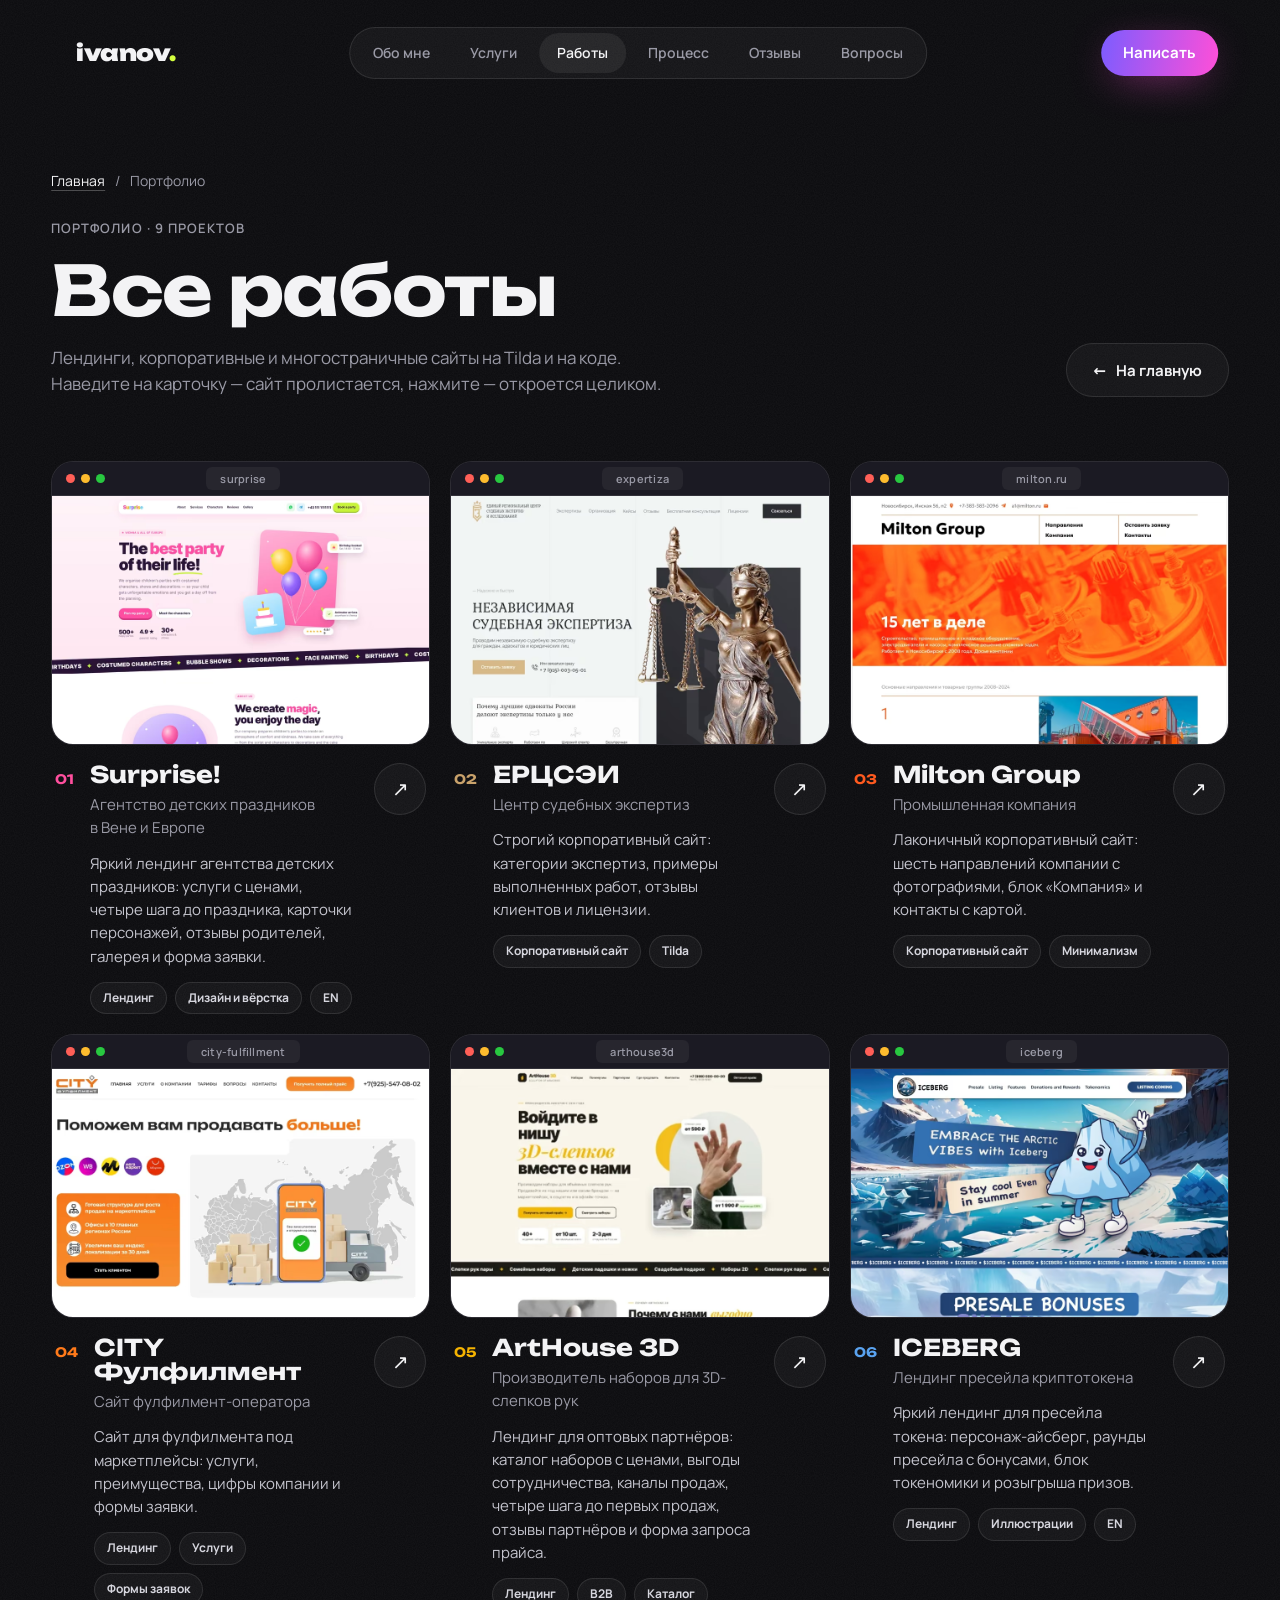
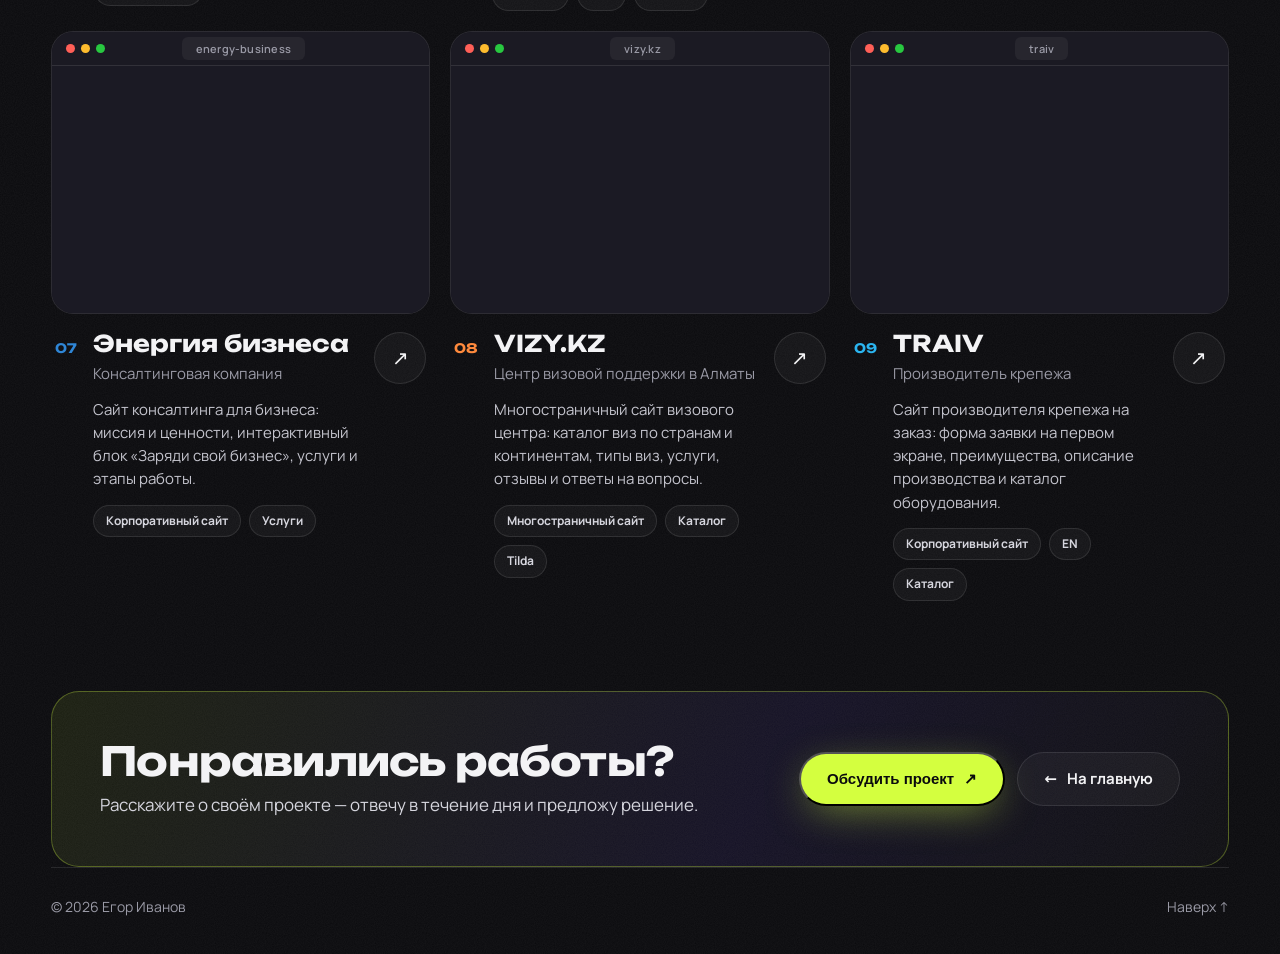
==== portfolio/index.html @ 2149a607 "Portfolio page with all 9 works, 5 featured on home + 'see all' button, ArtHouse 3D (temporary low-r" ====
<!doctype html>
<html lang="ru">
<head>
  <meta charset="utf-8" />
  <meta name="viewport" content="width=device-width, initial-scale=1" />
  <title>Портфолио: сайты на Tilda и на коде — Егор Иванов</title>
  <meta name="description" content="Все работы веб-дизайнера Егора Иванова: 9 проектов — лендинги, корпоративные и многостраничные сайты на Tilda и на коде. Дизайн, вёрстка по макету Figma, интеграции." />
  <link rel="canonical" href="https://ivanovdev.site/portfolio/" />
  <!-- превью ссылки в Telegram, WhatsApp, VK, Kwork. При переезде на свой домен — поменять адреса -->
  <meta property="og:type" content="website" />
  <meta property="og:locale" content="ru_RU" />
  <meta property="og:site_name" content="Егор Иванов" />
  <meta property="og:title" content="Портфолио — Егор Иванов, сайты на Tilda и на коде" />
  <meta property="og:description" content="9 проектов: лендинги, корпоративные и многостраничные сайты. Наведите на карточку — сайт пролистается." />
  <meta property="og:url" content="https://ivanovdev.site/portfolio/" />
  <meta property="og:image" content="https://ivanovdev.site/assets/og.jpg" />
  <meta property="og:image:width" content="1200" />
  <meta property="og:image:height" content="630" />
  <meta name="twitter:card" content="summary_large_image" />
  <meta name="theme-color" content="#0a0a0d" />
  <!-- иконка сайта: SVG для браузеров, ICO для Яндекса и старых браузеров, PNG для телефонов -->
  <link rel="icon" href="../favicon.ico?v=26" sizes="16x16 32x32 48x48" />
  <link rel="icon" href="../assets/icons/icon.svg?v=26" type="image/svg+xml" />
  <!-- PNG 120×120 — размер, который рекомендует Яндекс для выдачи; 48/96 — кратные 48 px для Google -->
  <link rel="icon" href="../assets/icons/icon-120.png?v=26" type="image/png" sizes="120x120" />
  <link rel="icon" href="../assets/icons/icon-96.png?v=26" type="image/png" sizes="96x96" />
  <link rel="icon" href="../assets/icons/icon-48.png?v=26" type="image/png" sizes="48x48" />
  <link rel="apple-touch-icon" href="../assets/icons/apple-touch-icon.png?v=26" />
  <link rel="manifest" href="../site.webmanifest" />

  <!-- данные для поисковиков: список работ и «хлебные крошки» -->
  <script type="application/ld+json">
{
  "@context": "https://schema.org",
  "@type": "CollectionPage",
  "name": "Портфолио — Егор Иванов",
  "url": "https://ivanovdev.site/portfolio/",
  "inLanguage": "ru",
  "description": "Все работы веб-дизайнера Егора Иванова: 9 проектов — лендинги, корпоративные и многостраничные сайты на Tilda и на коде. Дизайн, вёрстка по макету Figma, интеграции.",
  "isPartOf": {
    "@type": "WebSite",
    "name": "Егор Иванов — разработка сайтов на Tilda",
    "url": "https://ivanovdev.site/"
  },
  "mainEntity": {
    "@type": "ItemList",
    "numberOfItems": 9,
    "itemListElement": [
      {
        "@type": "ListItem",
        "position": 1,
        "item": {
          "@type": "CreativeWork",
          "name": "Surprise!",
          "description": "Яркий лендинг агентства детских праздников: услуги с ценами, четыре шага до праздника, карточки персонажей, отзывы родителей, галерея и форма заявки.",
          "genre": "Агентство детских праздников в Вене и Европе",
          "image": "https://ivanovdev.site/assets/works/surprise-poster.webp",
          "creator": {
            "@type": "Person",
            "name": "Егор Иванов",
            "url": "https://ivanovdev.site/"
          }
        }
      },
      {
        "@type": "ListItem",
        "position": 2,
        "item": {
          "@type": "CreativeWork",
          "name": "ЕРЦСЭИ",
          "description": "Строгий корпоративный сайт: категории экспертиз, примеры выполненных работ, отзывы клиентов и лицензии.",
          "genre": "Центр судебных экспертиз",
          "image": "https://ivanovdev.site/assets/works/expertiza-poster.webp",
          "creator": {
            "@type": "Person",
            "name": "Егор Иванов",
            "url": "https://ivanovdev.site/"
          }
        }
      },
      {
        "@type": "ListItem",
        "position": 3,
        "item": {
          "@type": "CreativeWork",
          "name": "Milton Group",
          "description": "Лаконичный корпоративный сайт: шесть направлений компании с фотографиями, блок «Компания» и контакты с картой.",
          "genre": "Промышленная компания",
          "image": "https://ivanovdev.site/assets/works/milton-poster.webp",
          "creator": {
            "@type": "Person",
            "name": "Егор Иванов",
            "url": "https://ivanovdev.site/"
          }
        }
      },
      {
        "@type": "ListItem",
        "position": 4,
        "item": {
          "@type": "CreativeWork",
          "name": "CITY Фулфилмент",
          "description": "Сайт для фулфилмента под маркетплейсы: услуги, преимущества, цифры компании и формы заявки.",
          "genre": "Сайт фулфилмент-оператора",
          "image": "https://ivanovdev.site/assets/works/city-poster.webp",
          "creator": {
            "@type": "Person",
            "name": "Егор Иванов",
            "url": "https://ivanovdev.site/"
          }
        }
      },
      {
        "@type": "ListItem",
        "position": 5,
        "item": {
          "@type": "CreativeWork",
          "name": "ArtHouse 3D",
          "description": "Лендинг для оптовых партнёров: каталог наборов с ценами, выгоды сотрудничества, каналы продаж, четыре шага до первых продаж, отзывы партнёров и форма запроса прайса.",
          "genre": "Производитель наборов для 3D-слепков рук",
          "image": "https://ivanovdev.site/assets/works/arthouse-poster.webp",
          "creator": {
            "@type": "Person",
            "name": "Егор Иванов",
            "url": "https://ivanovdev.site/"
          }
        }
      },
      {
        "@type": "ListItem",
        "position": 6,
        "item": {
          "@type": "CreativeWork",
          "name": "ICEBERG",
          "description": "Яркий лендинг для пресейла токена: персонаж-айсберг, раунды пресейла с бонусами, блок токеномики и розыгрыша призов.",
          "genre": "Лендинг пресейла криптотокена",
          "image": "https://ivanovdev.site/assets/works/iceberg-poster.webp",
          "creator": {
            "@type": "Person",
            "name": "Егор Иванов",
            "url": "https://ivanovdev.site/"
          }
        }
      },
      {
        "@type": "ListItem",
        "position": 7,
        "item": {
          "@type": "CreativeWork",
          "name": "Энергия бизнеса",
          "description": "Сайт консалтинга для бизнеса: миссия и ценности, интерактивный блок «Заряди свой бизнес», услуги и этапы работы.",
          "genre": "Консалтинговая компания",
          "image": "https://ivanovdev.site/assets/works/energy-poster.webp",
          "creator": {
            "@type": "Person",
            "name": "Егор Иванов",
            "url": "https://ivanovdev.site/"
          }
        }
      },
      {
        "@type": "ListItem",
        "position": 8,
        "item": {
          "@type": "CreativeWork",
          "name": "VIZY.KZ",
          "description": "Многостраничный сайт визового центра: каталог виз по странам и континентам, типы виз, услуги, отзывы и ответы на вопросы.",
          "genre": "Центр визовой поддержки в Алматы",
          "image": "https://ivanovdev.site/assets/works/vizy-poster.webp",
          "creator": {
            "@type": "Person",
            "name": "Егор Иванов",
            "url": "https://ivanovdev.site/"
          }
        }
      },
      {
        "@type": "ListItem",
        "position": 9,
        "item": {
          "@type": "CreativeWork",
          "name": "TRAIV",
          "description": "Сайт производителя крепежа на заказ: форма заявки на первом экране, преимущества, описание производства и каталог оборудования.",
          "genre": "Производитель крепежа",
          "image": "https://ivanovdev.site/assets/works/traiv-poster.webp",
          "creator": {
            "@type": "Person",
            "name": "Егор Иванов",
            "url": "https://ivanovdev.site/"
          }
        }
      }
    ]
  }
}
  </script>
  <script type="application/ld+json">
{
  "@context": "https://schema.org",
  "@type": "BreadcrumbList",
  "itemListElement": [
    {
      "@type": "ListItem",
      "position": 1,
      "name": "Главная",
      "item": "https://ivanovdev.site/"
    },
    {
      "@type": "ListItem",
      "position": 2,
      "name": "Портфолио",
      "item": "https://ivanovdev.site/portfolio/"
    }
  ]
}
  </script>

  <link rel="preload" href="../assets/fonts/unbounded-cyrillic-wght-normal.woff2" as="font" type="font/woff2" crossorigin />
  <link rel="preload" href="../assets/fonts/manrope-cyrillic-wght-normal.woff2" as="font" type="font/woff2" crossorigin />
  <link rel="stylesheet" href="../styles.css?v=26" />
</head>
<body>
  <div class="cursor" aria-hidden="true"></div>

  <!-- ============ NAV ============ -->
  <header class="nav">
    <a class="nav__logo" href="../">ivanov<span>.</span></a>
    <nav class="nav__links" aria-label="Основная навигация">
      <a href="../#about">Обо мне</a>
      <a href="../#services">Услуги</a>
      <a href="./" class="is-active" aria-current="page">Работы</a>
      <a href="../#process">Процесс</a>
      <a href="../#reviews">Отзывы</a>
      <a href="../#faq">Вопросы</a>
    </nav>
    <a class="btn btn--gradient nav__cta" href="../#contact">Написать</a>
    <button class="nav__burger" aria-label="Меню" aria-expanded="false"><span></span><span></span></button>
  </header>

  <main id="top" class="portfolio">
    <section class="section works works--page" id="works">
      <nav class="crumbs reveal" aria-label="Хлебные крошки">
        <a href="../">Главная</a><span aria-hidden="true">/</span><span aria-current="page">Портфолио</span>
      </nav>
      <div class="section__head section__head--row reveal">
        <div>
          <span class="label">Портфолио · 9 проектов</span>
          <h1 class="h2 portfolio__title">Все работы</h1>
          <p class="portfolio__lead">Лендинги, корпоративные и&nbsp;многостраничные сайты на&nbsp;Tilda и&nbsp;на&nbsp;коде. Наведите на&nbsp;карточку&nbsp;— сайт пролистается, нажмите&nbsp;— откроется целиком.</p>
        </div>
        <a class="btn btn--ghost portfolio__back" href="../"><span class="arrow arrow--back">←</span> На&nbsp;главную</a>
      </div>

      <div class="works__grid works__grid--all">
        <article class="work reveal" style="--accent:#ff4f9e" data-work="0" data-img="../assets/works/surprise" data-tall-h="3017" data-full-size="1400x4693">
          <div class="work__frame">
            <div class="work__bar" aria-hidden="true"><i></i><i></i><i></i><span>surprise</span></div>
            <div class="work__screen">
              <picture>
                <source type="image/avif" srcset="../assets/works/surprise-poster.avif?v=26" />
                <img src="../assets/works/surprise-poster.webp?v=26" width="900" height="591" alt="Лендинг Surprise! — агентство детских праздников в Вене" loading="lazy" decoding="async" />
              </picture>
            </div>
          </div>
          <div class="work__info">
            <span class="work__num">01</span>
            <div class="work__text">
              <h3 class="work__title">Surprise!</h3>
              <p class="work__cat">Агентство детских праздников в&nbsp;Вене и&nbsp;Европе</p>
              <p class="work__desc">Яркий лендинг агентства детских праздников: услуги с&nbsp;ценами, четыре шага до&nbsp;праздника, карточки персонажей, отзывы родителей, галерея и&nbsp;форма заявки.</p>
              <ul class="work__tags"><li>Лендинг</li><li>Дизайн и&nbsp;вёрстка</li><li>EN</li></ul>
            </div>
            <button class="work__open" type="button" aria-label="Открыть проект Surprise! целиком"><span aria-hidden="true">↗</span></button>
          </div>
        </article>
        <article class="work reveal" style="--accent:#c9a26b" data-work="1" data-img="../assets/works/expertiza" data-tall-h="3739" data-full-size="1312x5451">
          <div class="work__frame">
            <div class="work__bar" aria-hidden="true"><i></i><i></i><i></i><span>expertiza</span></div>
            <div class="work__screen">
              <picture>
                <source type="image/avif" srcset="../assets/works/expertiza-poster.avif?v=26" />
                <img src="../assets/works/expertiza-poster.webp?v=26" width="900" height="591" alt="Сайт ЕРЦСЭИ — центр судебных экспертиз" loading="lazy" decoding="async" />
              </picture>
            </div>
          </div>
          <div class="work__info">
            <span class="work__num">02</span>
            <div class="work__text">
              <h3 class="work__title">ЕРЦСЭИ</h3>
              <p class="work__cat">Центр судебных экспертиз</p>
              <p class="work__desc">Строгий корпоративный сайт: категории экспертиз, примеры выполненных работ, отзывы клиентов и лицензии.</p>
              <ul class="work__tags"><li>Корпоративный сайт</li><li>Tilda</li></ul>
            </div>
            <button class="work__open" type="button" aria-label="Открыть проект ЕРЦСЭИ целиком"><span aria-hidden="true">↗</span></button>
          </div>
        </article>
        <article class="work reveal" style="--accent:#ff5a1f" data-work="2" data-img="../assets/works/milton" data-tall-h="3055" data-full-size="1288x4372">
          <div class="work__frame">
            <div class="work__bar" aria-hidden="true"><i></i><i></i><i></i><span>milton.ru</span></div>
            <div class="work__screen">
              <picture>
                <source type="image/avif" srcset="../assets/works/milton-poster.avif?v=26" />
                <img src="../assets/works/milton-poster.webp?v=26" width="900" height="591" alt="Сайт Milton Group — промышленная компания" loading="lazy" decoding="async" />
              </picture>
            </div>
          </div>
          <div class="work__info">
            <span class="work__num">03</span>
            <div class="work__text">
              <h3 class="work__title">Milton Group</h3>
              <p class="work__cat">Промышленная компания</p>
              <p class="work__desc">Лаконичный корпоративный сайт: шесть направлений компании с фотографиями, блок «Компания» и контакты с картой.</p>
              <ul class="work__tags"><li>Корпоративный сайт</li><li>Минимализм</li></ul>
            </div>
            <button class="work__open" type="button" aria-label="Открыть проект Milton Group целиком"><span aria-hidden="true">↗</span></button>
          </div>
        </article>
        <article class="work reveal" style="--accent:#ff7a1a" data-work="3" data-img="../assets/works/city" data-tall-h="4189" data-full-size="1220x5678">
          <div class="work__frame">
            <div class="work__bar" aria-hidden="true"><i></i><i></i><i></i><span>city-fulfillment</span></div>
            <div class="work__screen">
              <picture>
                <source type="image/avif" srcset="../assets/works/city-poster.avif?v=26" />
                <img src="../assets/works/city-poster.webp?v=26" width="900" height="591" alt="Сайт CITY Фулфилмент — сайт фулфилмент-оператора" loading="lazy" decoding="async" />
              </picture>
            </div>
          </div>
          <div class="work__info">
            <span class="work__num">04</span>
            <div class="work__text">
              <h3 class="work__title">CITY Фулфилмент</h3>
              <p class="work__cat">Сайт фулфилмент-оператора</p>
              <p class="work__desc">Сайт для фулфилмента под маркетплейсы: услуги, преимущества, цифры компании и формы заявки.</p>
              <ul class="work__tags"><li>Лендинг</li><li>Услуги</li><li>Формы заявок</li></ul>
            </div>
            <button class="work__open" type="button" aria-label="Открыть проект CITY Фулфилмент целиком"><span aria-hidden="true">↗</span></button>
          </div>
        </article>
        <article class="work reveal" style="--accent:#f5b301" data-work="4" data-img="../assets/works/arthouse" data-tall-h="3333" data-full-size="900x3333">
          <div class="work__frame">
            <div class="work__bar" aria-hidden="true"><i></i><i></i><i></i><span>arthouse3d</span></div>
            <div class="work__screen">
              <picture>
                <source type="image/avif" srcset="../assets/works/arthouse-poster.avif?v=26" />
                <img src="../assets/works/arthouse-poster.webp?v=26" width="900" height="591" alt="Лендинг ArtHouse 3D — наборы для 3D-слепков рук" loading="lazy" decoding="async" />
              </picture>
            </div>
          </div>
          <div class="work__info">
            <span class="work__num">05</span>
            <div class="work__text">
              <h3 class="work__title">ArtHouse 3D</h3>
              <p class="work__cat">Производитель наборов для 3D-слепков рук</p>
              <p class="work__desc">Лендинг для оптовых партнёров: каталог наборов с&nbsp;ценами, выгоды сотрудничества, каналы продаж, четыре шага до&nbsp;первых продаж, отзывы партнёров и&nbsp;форма запроса прайса.</p>
              <ul class="work__tags"><li>Лендинг</li><li>B2B</li><li>Каталог</li></ul>
            </div>
            <button class="work__open" type="button" aria-label="Открыть проект ArtHouse 3D целиком"><span aria-hidden="true">↗</span></button>
          </div>
        </article>
        <article class="work reveal" style="--accent:#5aa3f0" data-work="5" data-img="../assets/works/iceberg" data-tall-h="4018" data-full-size="1400x6250">
          <div class="work__frame">
            <div class="work__bar" aria-hidden="true"><i></i><i></i><i></i><span>iceberg</span></div>
            <div class="work__screen">
              <picture>
                <source type="image/avif" srcset="../assets/works/iceberg-poster.avif?v=26" />
                <img src="../assets/works/iceberg-poster.webp?v=26" width="900" height="591" alt="Сайт ICEBERG — лендинг пресейла криптотокена" loading="lazy" decoding="async" />
              </picture>
            </div>
          </div>
          <div class="work__info">
            <span class="work__num">06</span>
            <div class="work__text">
              <h3 class="work__title">ICEBERG</h3>
              <p class="work__cat">Лендинг пресейла криптотокена</p>
              <p class="work__desc">Яркий лендинг для пресейла токена: персонаж-айсберг, раунды пресейла с бонусами, блок токеномики и розыгрыша призов.</p>
              <ul class="work__tags"><li>Лендинг</li><li>Иллюстрации</li><li>EN</li></ul>
            </div>
            <button class="work__open" type="button" aria-label="Открыть проект ICEBERG целиком"><span aria-hidden="true">↗</span></button>
          </div>
        </article>
        <article class="work reveal" style="--accent:#2f86d6" data-work="6" data-img="../assets/works/energy" data-tall-h="2800" data-full-size="1400x4355">
          <div class="work__frame">
            <div class="work__bar" aria-hidden="true"><i></i><i></i><i></i><span>energy-business</span></div>
            <div class="work__screen">
              <picture>
                <source type="image/avif" srcset="../assets/works/energy-poster.avif?v=26" />
                <img src="../assets/works/energy-poster.webp?v=26" width="900" height="591" alt="Сайт Энергия бизнеса — консалтинговая компания" loading="lazy" decoding="async" />
              </picture>
            </div>
          </div>
          <div class="work__info">
            <span class="work__num">07</span>
            <div class="work__text">
              <h3 class="work__title">Энергия бизнеса</h3>
              <p class="work__cat">Консалтинговая компания</p>
              <p class="work__desc">Сайт консалтинга для бизнеса: миссия и ценности, интерактивный блок «Заряди свой бизнес», услуги и этапы работы.</p>
              <ul class="work__tags"><li>Корпоративный сайт</li><li>Услуги</li></ul>
            </div>
            <button class="work__open" type="button" aria-label="Открыть проект Энергия бизнеса целиком"><span aria-hidden="true">↗</span></button>
          </div>
        </article>
        <article class="work reveal" style="--accent:#ff8a3d" data-work="7" data-img="../assets/works/vizy" data-tall-h="5102" data-full-size="1400x7937">
          <div class="work__frame">
            <div class="work__bar" aria-hidden="true"><i></i><i></i><i></i><span>vizy.kz</span></div>
            <div class="work__screen">
              <picture>
                <source type="image/avif" srcset="../assets/works/vizy-poster.avif?v=26" />
                <img src="../assets/works/vizy-poster.webp?v=26" width="900" height="591" alt="Сайт VIZY.KZ — центр визовой поддержки в Алматы" loading="lazy" decoding="async" />
              </picture>
            </div>
          </div>
          <div class="work__info">
            <span class="work__num">08</span>
            <div class="work__text">
              <h3 class="work__title">VIZY.KZ</h3>
              <p class="work__cat">Центр визовой поддержки в Алматы</p>
              <p class="work__desc">Многостраничный сайт визового центра: каталог виз по странам и континентам, типы виз, услуги, отзывы и ответы на вопросы.</p>
              <ul class="work__tags"><li>Многостраничный сайт</li><li>Каталог</li><li>Tilda</li></ul>
            </div>
            <button class="work__open" type="button" aria-label="Открыть проект VIZY.KZ целиком"><span aria-hidden="true">↗</span></button>
          </div>
        </article>
        <article class="work reveal" style="--accent:#2bb5f0" data-work="8" data-img="../assets/works/traiv" data-tall-h="1929" data-full-size="1400x3000">
          <div class="work__frame">
            <div class="work__bar" aria-hidden="true"><i></i><i></i><i></i><span>traiv</span></div>
            <div class="work__screen">
              <picture>
                <source type="image/avif" srcset="../assets/works/traiv-poster.avif?v=26" />
                <img src="../assets/works/traiv-poster.webp?v=26" width="900" height="591" alt="Сайт TRAIV — производитель крепежа" loading="lazy" decoding="async" />
              </picture>
            </div>
          </div>
          <div class="work__info">
            <span class="work__num">09</span>
            <div class="work__text">
              <h3 class="work__title">TRAIV</h3>
              <p class="work__cat">Производитель крепежа</p>
              <p class="work__desc">Сайт производителя крепежа на заказ: форма заявки на первом экране, преимущества, описание производства и каталог оборудования.</p>
              <ul class="work__tags"><li>Корпоративный сайт</li><li>EN</li><li>Каталог</li></ul>
            </div>
            <button class="work__open" type="button" aria-label="Открыть проект TRAIV целиком"><span aria-hidden="true">↗</span></button>
          </div>
        </article>
      </div>

      <div class="portfolio__cta reveal">
        <div>
          <h2 class="portfolio__cta-title">Понравились работы?</h2>
          <p>Расскажите о&nbsp;своём проекте&nbsp;— отвечу в&nbsp;течение дня и&nbsp;предложу решение.</p>
        </div>
        <div class="portfolio__cta-actions">
          <button class="btn btn--lime" type="button" data-brief-open>Обсудить проект <span class="arrow">↗</span></button>
          <a class="btn btn--ghost" href="../"><span class="arrow arrow--back">←</span> На&nbsp;главную</a>
        </div>
      </div>
    </section>
  </main>

  <!-- Просмотр проекта целиком -->
  <dialog class="viewer" aria-labelledby="viewer-title">
    <div class="viewer__head">
      <div>
        <span class="viewer__num"></span>
        <h3 class="viewer__title" id="viewer-title"></h3>
        <p class="viewer__cat"></p>
      </div>
      <div class="viewer__nav">
        <button class="viewer__btn" type="button" data-step="-1" aria-label="Предыдущий проект">←</button>
        <button class="viewer__btn" type="button" data-step="1" aria-label="Следующий проект">→</button>
        <button class="viewer__btn viewer__close" type="button" aria-label="Закрыть">✕</button>
      </div>
    </div>
    <div class="viewer__body">
      <img class="viewer__img" alt="" decoding="async" />
    </div>
  </dialog>

  <!-- Форма «Обсудить проект» — помощник: собирает из ответов готовое сообщение, копирует его
       и открывает чат в Telegram или профиль на Kwork. Сайт не отправляет и не хранит данные человека (152-ФЗ).
       data-notify — Cloudflare Worker: по нажатию «Открыть Telegram/Kwork» присылает мне уведомление без каких-либо данных. -->
  <dialog class="brief" aria-labelledby="brief-title">
    <form class="brief__form" data-notify="https://egor-ivanov.lysyhe-vrn.workers.dev" novalidate>
      <div class="brief__head">
        <div>
          <span class="brief__eyebrow">Новый проект</span>
          <h3 class="brief__title" id="brief-title">Обсудим проект</h3>
        </div>
        <button class="brief__close" type="button" aria-label="Закрыть" data-brief-close>✕</button>
      </div>

      <div class="brief__step" data-step="form">
        <p class="brief__intro">Ответьте на&nbsp;пару вопросов&nbsp;— соберу из&nbsp;них готовое сообщение, а&nbsp;вы отправите его мне в&nbsp;Telegram или на&nbsp;Kwork.</p>
        <label class="glass-field">
          <span class="glass-ico"><svg viewBox="0 0 24 24" fill="none" stroke="currentColor" stroke-width="1.8" stroke-linecap="round" stroke-linejoin="round"><circle cx="12" cy="8" r="4"/><path d="M4 21a8 8 0 0 1 16 0"/></svg></span>
          <span class="glass-field__body">
            <span class="glass-field__label">Как к&nbsp;вам обращаться</span>
            <input name="name" type="text" maxlength="60" placeholder="Например, Анна" autocomplete="given-name" required />
          </span>
        </label>
        <label class="glass-field">
          <span class="glass-ico"><svg viewBox="0 0 24 24" fill="none" stroke="currentColor" stroke-width="1.8" stroke-linecap="round" stroke-linejoin="round"><path d="M12 3l2.3 4.9 5.2.6-3.9 3.6 1 5.2L12 14.8 7.4 17.3l1-5.2L4.5 8.5l5.2-.6z"/></svg></span>
          <span class="glass-field__body">
            <span class="glass-field__label">Название проекта</span>
            <input name="project" type="text" maxlength="120" placeholder="Например, лендинг для студии растяжки" required />
          </span>
        </label>
        <label class="glass-field glass-field--area">
          <span class="glass-ico"><svg viewBox="0 0 24 24" fill="none" stroke="currentColor" stroke-width="1.8" stroke-linecap="round"><path d="M5 6h14M5 10h14M5 14h9M5 18h6"/></svg></span>
          <span class="glass-field__body">
            <span class="glass-field__label">Описание проекта</span>
            <textarea name="description" rows="4" maxlength="1000" placeholder="Что нужно сделать, для кого сайт, есть ли примеры, которые нравятся" required></textarea>
          </span>
        </label>

        <div class="glass-field glass-field--choice" role="group" aria-labelledby="brief-where">
          <span class="glass-ico"><svg viewBox="0 0 24 24" fill="none" stroke="currentColor" stroke-width="1.8" stroke-linecap="round" stroke-linejoin="round"><path d="M20 12a8 8 0 0 1-11.6 7.1L4 20l1-4.1A8 8 0 1 1 20 12z"/></svg></span>
          <span class="glass-field__body">
            <span class="glass-field__label" id="brief-where">Где удобнее общаться</span>
            <span class="segmented" data-segmented>
              <input type="radio" name="platform" id="pf-tg" value="telegram" checked />
              <label for="pf-tg">Telegram</label>
              <input type="radio" name="platform" id="pf-kwork" value="kwork" />
              <label for="pf-kwork">Kwork</label>
              <span class="segmented__thumb" aria-hidden="true"></span>
            </span>
          </span>
        </div>

        <label class="glass-field glass-field--slim">
          <span class="glass-ico"><svg viewBox="0 0 24 24" fill="none" stroke="currentColor" stroke-width="1.8" stroke-linecap="round" stroke-linejoin="round"><path d="M12 20h9M16.5 3.5a2.1 2.1 0 0 1 3 3L7 19l-4 1 1-4z"/></svg></span>
          <span class="glass-field__body">
            <span class="glass-field__label">Комментарии</span>
            <input name="comment" type="text" maxlength="300" placeholder="Сроки, бюджет, пожелания — по желанию" />
          </span>
        </label>

        <p class="brief__error" role="alert" hidden></p>
        <button class="brief__submit" type="submit">
          <span class="brief__submit-text">Продолжить в&nbsp;Telegram</span>
        </button>
        <p class="brief__privacy"><i aria-hidden="true">🔒</i>Ваши ответы никуда не&nbsp;отправляются и&nbsp;не&nbsp;сохраняются&nbsp;— сообщение уйдёт, только когда вы сами нажмёте «Отправить» в&nbsp;мессенджере.</p>
      </div>

      <div class="brief__step brief__done" data-step="done" hidden>
        <span class="brief__check" aria-hidden="true"><svg viewBox="0 0 52 52"><circle cx="26" cy="26" r="24"/><path d="M15 27l7 7 15-16"/></svg></span>
        <h3 class="brief__done-title">Сообщение готово!</h3>
        <p class="brief__done-text" data-done-text></p>
        <pre class="brief__preview" data-preview tabindex="0" aria-label="Текст сообщения"></pre>
        <a class="brief__ok brief__go" href="https://t.me/ivanov_web" target="_blank" rel="noopener" data-go>Открыть Telegram <span class="arrow">↗</span></a>
        <div class="brief__done-actions">
          <button class="brief__link" type="button" data-copy>Скопировать ещё раз</button>
          <button class="brief__link" type="button" data-edit>Изменить</button>
        </div>
      </div>
    </form>
  </dialog>

  <footer class="footer">
    <span>© <span data-year></span> Егор Иванов</span>
    <a href="#top">Наверх ↑</a>
  </footer>

  <script src="../main.js?v=26" defer></script>
  <script src="../brief.js?v=26" defer></script>
</body>
</html>
---- styles.css ----
/* ============ FONTS ============ */
/* Шрифты лежат на самом сайте (assets/fonts, лицензия SIL OFL), а не грузятся с Google:
   посетитель не передаёт свой IP сторонним серверам, и сайт не зависит от доступности Google.
   Вариативные файлы — все начертания в одном; браузер качает только те наборы, символы которых есть на странице.
   «ruble» — вырезанный из latin-ext один знак ₽, чтобы не тянуть ради него 118 КБ. */
@font-face { font-family: "Unbounded"; font-style: normal; font-display: swap; font-weight: 200 900;
  src: url("assets/fonts/unbounded-cyrillic-wght-normal.woff2") format("woff2"); unicode-range: U+0301,U+0400-045F,U+0490-0491,U+04B0-04B1,U+2116; }
@font-face { font-family: "Unbounded"; font-style: normal; font-display: swap; font-weight: 200 900;
  src: url("assets/fonts/unbounded-latin-wght-normal.woff2") format("woff2"); unicode-range: U+0000-00FF,U+0131,U+0152-0153,U+02BB-02BC,U+02C6,U+02DA,U+02DC,U+0304,U+0308,U+0329,U+2000-206F,U+20AC,U+2122,U+2191,U+2193,U+2212,U+2215,U+FEFF,U+FFFD; }
@font-face { font-family: "Unbounded"; font-style: normal; font-display: swap; font-weight: 200 900;
  src: url("assets/fonts/unbounded-ruble-wght-normal.woff2") format("woff2"); unicode-range: U+20BD; }
@font-face { font-family: "Manrope"; font-style: normal; font-display: swap; font-weight: 200 800;
  src: url("assets/fonts/manrope-cyrillic-wght-normal.woff2") format("woff2"); unicode-range: U+0301,U+0400-045F,U+0490-0491,U+04B0-04B1,U+2116; }
@font-face { font-family: "Manrope"; font-style: normal; font-display: swap; font-weight: 200 800;
  src: url("assets/fonts/manrope-latin-wght-normal.woff2") format("woff2"); unicode-range: U+0000-00FF,U+0131,U+0152-0153,U+02BB-02BC,U+02C6,U+02DA,U+02DC,U+0304,U+0308,U+0329,U+2000-206F,U+20AC,U+2122,U+2191,U+2193,U+2212,U+2215,U+FEFF,U+FFFD; }
@font-face { font-family: "Manrope"; font-style: normal; font-display: swap; font-weight: 200 800;
  src: url("assets/fonts/manrope-ruble-wght-normal.woff2") format("woff2"); unicode-range: U+20BD; }

/* ============ TOKENS ============ */
:root {
  --bg: #0a0a0d;
  --bg-2: #121217;
  --surface: rgba(255, 255, 255, 0.04);
  --surface-2: rgba(255, 255, 255, 0.07);
  --line: rgba(255, 255, 255, 0.1);
  --text: #f3f3f5;
  --muted: #9a9aa6;
  --lime: #d4ff3f;
  --violet: #7c5cff;
  --pink: #ff4fd8;
  --orange: #ff7a3d;

  --grad: linear-gradient(100deg, var(--violet) 0%, var(--pink) 100%);

  --font-display: "Unbounded", "Arial Black", system-ui, sans-serif;
  --font-body: "Manrope", system-ui, -apple-system, sans-serif;

  --radius: 28px;
  --gutter: clamp(16px, 4vw, 56px);
  --maxw: 1320px;
  --ease: cubic-bezier(0.22, 1, 0.36, 1);
}

/* ============ BASE ============ */
*, *::before, *::after { box-sizing: border-box; }
html { overflow-x: clip; scroll-behavior: smooth; -webkit-text-size-adjust: 100%; }
body {
  margin: 0;
  /* лёгкий шум для «дорогой» фактуры — прямо в фоне страницы: отдельный
     полноэкранный слой поверх всего видеокарта накладывала каждый кадр */
  background: var(--bg) url("data:image/svg+xml,%3Csvg xmlns='http://www.w3.org/2000/svg' width='160' height='160'%3E%3Cfilter id='n'%3E%3CfeTurbulence type='fractalNoise' baseFrequency='.9' numOctaves='2' stitchTiles='stitch'/%3E%3CfeColorMatrix values='0 0 0 0 1 0 0 0 0 1 0 0 0 0 1 0 0 0 .05 0'/%3E%3C/filter%3E%3Crect width='100%25' height='100%25' filter='url(%23n)'/%3E%3C/svg%3E");
  color: var(--text);
  font-family: var(--font-body);
  font-size: 17px;
  line-height: 1.55;
  -webkit-font-smoothing: antialiased;
  overflow-x: clip;
}
a { color: inherit; text-decoration: none; }
h1, h2, h3 { margin: 0; font-family: var(--font-display); font-weight: 700; line-height: 1.05; }
p { margin: 0; }
em { font-style: normal; color: var(--lime); }
::selection { background: var(--lime); color: var(--bg); }
.visually-hidden {
  position: absolute; width: 1px; height: 1px; padding: 0; margin: -1px;
  overflow: hidden; clip: rect(0 0 0 0); white-space: nowrap; border: 0;
}

/* Полоса прокрутки в стиле сайта: тонкая, фиолетово-розовая, при наведении — лайм.
   Chrome, Edge, Safari, Яндекс Браузер — через ::-webkit-scrollbar (с градиентом),
   Firefox — через scrollbar-color (только сплошной цвет). */
@media (hover: hover) and (pointer: fine) {
  ::-webkit-scrollbar { width: 12px; height: 12px; }
  ::-webkit-scrollbar-track { background: var(--bg); }
  ::-webkit-scrollbar-thumb {
    border: 3px solid var(--bg); border-radius: 999px;
    background: linear-gradient(180deg, var(--violet), var(--pink));
  }
  ::-webkit-scrollbar-thumb:hover { background: var(--lime); }
  ::-webkit-scrollbar-corner { background: var(--bg); }
  @supports (-moz-appearance: none) {
    html { scrollbar-width: thin; scrollbar-color: var(--violet) var(--bg); }
  }
}

/* ============ BUTTONS / CHIPS ============ */
.btn {
  display: inline-flex; align-items: center; gap: 10px;
  height: 54px; padding: 0 26px;
  border-radius: 999px;
  font-weight: 700; font-size: 15px;
  white-space: nowrap;
  transition: transform .4s var(--ease), background .3s, color .3s, box-shadow .4s;
}
.btn:hover { transform: translateY(-2px); }
.btn .arrow { transition: transform .4s var(--ease); }
.btn:hover .arrow { transform: translate(3px, -3px); }
.btn--lime { background: var(--lime); color: var(--bg); box-shadow: 0 10px 40px -10px rgba(212, 255, 63, .55); }
.btn--gradient { background: var(--grad); color: #fff; box-shadow: 0 10px 40px -12px rgba(255, 79, 216, .6); }
.btn--ghost { border: 1px solid var(--line); background: var(--surface); }
.btn--ghost:hover { background: var(--surface-2); border-color: rgba(255,255,255,.2); }

.chip {
  display: inline-flex; align-items: center; gap: 8px;
  padding: 8px 14px 8px 8px;
  border-radius: 999px;
  border: 1px solid var(--line);
  background: rgba(22, 20, 32, .82);
  font-size: 14px; font-weight: 600;
}

.ico {
  display: inline-grid; place-items: center;
  width: 30px; height: 30px; border-radius: 10px;
  font-style: normal; font-family: var(--font-display);
  font-size: 12px; font-weight: 900; line-height: 1;
  flex-shrink: 0;
}
.ico--tilda { background: #ff8562; color: #1a0e0a; font-size: 15px; }
.ico--code { background: var(--lime); color: var(--bg); font-size: 10px; }
.ico--ps { background: #0f1e36; color: #31a8ff; border: 1px solid #31a8ff55; }
.ico--ai { background: var(--violet); color: #fff; font-size: 14px; }
.ico--airtable { background: #fff; }
.ico--airtable svg { width: 20px; height: 20px; }
.ico--collabza { background: linear-gradient(135deg, var(--violet), var(--pink)); color: #fff; font-size: 14px; }
.ico--react { background: #10141f; color: #61dafb; border: 1px solid #61dafb44; }
.ico--react svg { width: 20px; height: 20px; }
.ico--js { background: #f7df1e; color: #111; font-size: 11px; align-items: end; justify-items: end; padding: 0 4px 3px 0; }
.ico--figma {
  background:
    radial-gradient(circle at 70% 50%, #1abcfe 0 5px, transparent 5.5px),
    conic-gradient(from 0deg at 50% 50%, #f24e1e 0 25%, #ff7262 0 50%, #a259ff 0 75%, #0acf83 0);
}

.label {
  display: inline-block;
  font-size: 13px; font-weight: 600;
  letter-spacing: .08em; text-transform: uppercase;
  color: var(--muted);
}
.h2 { font-size: clamp(34px, 5.4vw, 76px); letter-spacing: -.02em; margin-top: 14px; }
.hl { color: var(--lime); }
.hl--violet { color: #a996ff; }

.glass {
  border: 1px solid var(--line);
  background: linear-gradient(160deg, rgba(255,255,255,.07), rgba(255,255,255,.015));
  border-radius: var(--radius);
}

/* ============ CURSOR ============ */
.cursor {
  position: fixed; top: 0; left: 0; z-index: 200;
  width: 56px; height: 56px; margin: -28px 0 0 -28px;
  pointer-events: none;
  opacity: 0;
  transition: opacity .3s;
}
.cursor::after {
  content: ""; position: absolute; inset: 0; border-radius: 50%;
  background: var(--lime);
  transform: scale(.25);
  transition: transform .35s var(--ease), opacity .35s;
}
.cursor.is-active { opacity: 1; }
.cursor.is-hover::after { transform: scale(1); opacity: .35; }
@media (hover: none) { .cursor { display: none; } }

/* ============ NAV ============ */
.nav {
  position: fixed; top: 16px; left: 50%; z-index: 50;
  transform: translateX(-50%);
  width: min(var(--maxw), calc(100% - 2 * var(--gutter)));
  display: flex; align-items: center; justify-content: space-between; gap: 16px;
  padding: 10px 10px 10px 24px;
  border-radius: 999px;
  border: 1px solid transparent;
  transition: background .4s, border-color .4s;
}
/* без backdrop-filter: при прокрутке размытие пересчитывалось каждый кадр */
.nav.is-scrolled { background: rgba(16, 15, 22, .9); border-color: var(--line); }
.nav__logo { font-family: var(--font-display); font-weight: 900; font-size: 22px; letter-spacing: -.02em; }
.nav__logo span { color: var(--lime); }
.nav__links {
  display: flex; gap: 4px;
  padding: 5px; border-radius: 999px;
  border: 1px solid var(--line); background: var(--surface);
}
.nav__links a {
  padding: 9px 18px; border-radius: 999px;
  font-size: 14px; font-weight: 600; color: var(--muted);
  transition: color .3s, background .3s;
}
.nav__links a:hover, .nav__links a.is-active { color: var(--text); background: var(--surface-2); }
.nav__cta { height: 46px; padding: 0 22px; }
.nav__burger { display: none; }

/* ============ HERO ============ */
.hero {
  position: relative;
  min-height: 100svh;
  padding: 120px var(--gutter) 40px;
  display: grid;
  grid-template-rows: auto auto 1fr auto;
  justify-items: center;
  overflow: hidden;
  isolation: isolate;
}
.hero__glow {
  position: absolute; z-index: -2;
  left: 50%; top: 58%;
  width: 900px; height: 700px; max-width: 140vw;
  transform: translate(-50%, -50%);
  background:
    radial-gradient(closest-side, rgba(124, 92, 255, .45), transparent 70%),
    radial-gradient(closest-side at 70% 70%, rgba(255, 79, 216, .25), transparent 70%);
}
.hero__eyebrow {
  display: inline-flex; align-items: center; gap: 10px;
  padding: 8px 16px; border-radius: 999px;
  border: 1px solid var(--line); background: var(--surface);
  font-size: 14px; font-weight: 600; color: var(--muted);
}
.dot {
  width: 8px; height: 8px; border-radius: 50%;
  background: var(--lime);
  position: relative;
}
.dot::after {
  content: ""; position: absolute; inset: 0; border-radius: 50%;
  background: var(--lime);
  animation: pulse 2s var(--ease) infinite;
}
@keyframes pulse { 0% { transform: scale(1); opacity: .7; } 70%, 100% { transform: scale(3.4); opacity: 0; } }

.hero__title {
  position: relative; z-index: -1;
  margin-top: 22px;
  font-weight: 900;
  font-size: clamp(56px, 11.2vw, 196px);
  line-height: .88;
  letter-spacing: -.035em;
  text-transform: uppercase;
  text-align: center;
  display: flex; flex-wrap: wrap; justify-content: center; column-gap: .25em;
  color: var(--text);
}
.hero__line { display: inline-block; white-space: nowrap; }
.hero__line .ch {
  display: inline-block;
  transform: translateY(110%) rotate(6deg);
  opacity: 0;
  transition: transform 1.1s var(--ease), opacity 1.1s var(--ease);
  transition-delay: calc(var(--i) * 35ms + 150ms);
  color: transparent;
  background-image: linear-gradient(180deg, #fff 35%, rgba(255,255,255,.4) 100%);
  -webkit-background-clip: text; background-clip: text;
  /* background-clip: text красит только внутри блока буквы, а при line-height .88
     хвост запятой выходит за него — даём запас и компенсируем отрицательным отступом */
  padding: 0 .06em .2em;
  margin: 0 -.06em -.2em;
}
.is-loaded .hero__line .ch { transform: none; opacity: 1; }

.hero__stage {
  position: relative;
  align-self: start;
  width: min(820px, 100%);
  height: clamp(420px, 66svh, 720px);
  margin-top: clamp(-200px, -11vw, -60px);
}
.hero__canvas {
  position: absolute; inset: 0; width: 100%; height: 100%; display: block;
  -webkit-mask-image: linear-gradient(180deg, #000 78%, transparent 100%);
  mask-image: linear-gradient(180deg, #000 78%, transparent 100%);
}
.hero__avatar {
  position: absolute; inset: 0;
  display: flex; align-items: flex-end; justify-content: center;
  perspective: 1200px;
}
/* фиолетовое свечение за персонажем */
.hero__avatar::before,
.hero__avatar::after {
  content: ""; position: absolute; left: 50%; z-index: -1;
  border-radius: 50%;
  transform: translateX(-50%);
  pointer-events: none;
}
.hero__avatar::before {
  top: 8%; width: 70%; aspect-ratio: 1;
  background: radial-gradient(closest-side, rgba(124, 92, 255, .6), rgba(124, 92, 255, .22) 50%, rgba(124, 92, 255, .06) 75%, transparent);
  animation: glowPulse 5s ease-in-out infinite;
}
.hero__avatar::after {
  top: 2%; width: 34%; aspect-ratio: 1;
  background: radial-gradient(closest-side, rgba(255, 79, 216, .38), rgba(255, 79, 216, .1) 60%, transparent);
  animation: glowPulse 5s ease-in-out -2.5s infinite;
}
@keyframes glowPulse {
  50% { opacity: .65; transform: translateX(-50%) scale(1.08); }
}
.hero__avatar picture { display: contents; }
.hero__avatar-img {
  position: relative;
  height: 100%; width: auto; max-width: 100%;
  object-fit: contain; object-position: bottom center;
  transform-origin: 50% 85%;
  /* фиолетовый контур, свечение и тень запечены в саму картинку:
     CSS drop-shadow на движущемся изображении пересчитывался каждый кадр */
  opacity: 0;
  animation: avatarIn 1.2s var(--ease) .35s forwards;
}
@keyframes avatarIn {
  from { opacity: 0; translate: 0 60px; scale: .92; }
  to { opacity: 1; translate: 0 0; scale: 1; }
}

.orbit {
  position: absolute; left: 50%; top: 52%;
  border: 1px solid var(--line);
  border-radius: 50%;
  transform: translate(-50%, -50%);
  pointer-events: none;
}
.orbit--1 { width: 78%; aspect-ratio: 1; }
.orbit--2 { width: 104%; aspect-ratio: 1; border-style: dashed; opacity: .6; animation: spin 60s linear infinite; }
@keyframes spin { to { transform: translate(-50%, -50%) rotate(360deg); } }

.chip--float { position: absolute; animation: float 6s ease-in-out infinite; }
.chip--a { left: 2%; top: 30%; }
.chip--b { right: 0; top: 18%; animation-delay: -2s; }
.chip--c { right: 12%; bottom: 16%; animation-delay: -4s; }
.chip--d { left: 0; bottom: 28%; animation-delay: -3s; }
.chip--e { right: 4%; top: 46%; animation-delay: -1s; }
@keyframes float { 50% { transform: translateY(-14px); } }

.hero__bottom {
  width: 100%; max-width: var(--maxw);
  display: flex; align-items: flex-end; justify-content: space-between; gap: 32px;
  margin-top: 8px;
}
.hero__lead { max-width: 420px; font-size: clamp(16px, 1.3vw, 19px); color: #c9c9d2; }
.hero__actions { display: flex; gap: 12px; flex-wrap: wrap; }

.hero__scroll {
  position: absolute; left: 50%; bottom: 22px; transform: translateX(-50%);
  width: 24px; height: 38px; border-radius: 14px; border: 1.5px solid rgba(255,255,255,.3);
}
.hero__scroll span {
  position: absolute; left: 50%; top: 8px; width: 3px; height: 8px; margin-left: -1.5px;
  border-radius: 2px; background: var(--text);
  animation: scrollDot 1.8s var(--ease) infinite;
}
@keyframes scrollDot { 0% { opacity: 0; transform: translateY(-4px); } 40% { opacity: 1; } 100% { opacity: 0; transform: translateY(12px); } }

/* ============ MARQUEE ============ */
.marquee {
  overflow: hidden;
  padding: 26px 0;
  border-block: 1px solid var(--line);
  background: var(--lime); color: var(--bg);
  transform: rotate(-1.5deg) scale(1.02);
  margin: 40px 0 0;
}
.marquee__track {
  display: flex; align-items: center; gap: 36px;
  width: max-content;
  font-family: var(--font-display); font-weight: 900;
  font-size: clamp(22px, 3vw, 40px); text-transform: uppercase; letter-spacing: -.01em;
  animation: marquee 34s linear infinite;
}
.marquee__track b { font-size: .7em; }
@keyframes marquee { to { transform: translateX(-50%); } }

/* ============ SECTIONS ============ */
.section {
  width: min(var(--maxw), calc(100% - 2 * var(--gutter)));
  margin: 0 auto;
  padding: clamp(80px, 12vw, 160px) 0 0;
}
.section__head { margin-bottom: clamp(36px, 5vw, 64px); }
.section__head--row { display: flex; align-items: flex-end; justify-content: space-between; gap: 20px; flex-wrap: wrap; }

/* About */
.about__text {
  font-family: var(--font-display); font-weight: 500;
  font-size: clamp(24px, 3.4vw, 46px); line-height: 1.22; letter-spacing: -.015em;
  max-width: 1100px;
}
.about__grid { display: grid; grid-template-columns: 1fr 1.2fr; gap: 20px; margin-top: clamp(40px, 6vw, 72px); }
/* цифры доверия */
.stats { list-style: none; margin: clamp(32px, 4vw, 56px) 0 0; padding: 0; display: grid; grid-template-columns: repeat(3, 1fr); gap: 20px; }
.stat {
  display: flex; flex-direction: column; justify-content: space-between; gap: 14px;
  min-height: 150px; padding: 26px 28px; border-radius: var(--radius);
  border: 1px solid var(--line); background: var(--bg-2);
}
.stat__num { font-family: var(--font-display); font-size: clamp(48px, 6vw, 84px); font-weight: 700; line-height: 1; letter-spacing: -.04em; font-variant-numeric: tabular-nums; }
.stat:nth-child(2) .stat__num { color: var(--lime); }
.stat__badge {
  align-self: flex-start; display: inline-flex; align-items: center; gap: 10px;
  padding: 10px 18px 10px 10px; border-radius: 999px;
  background: linear-gradient(110deg, rgba(124, 92, 255, .35), rgba(255, 79, 216, .22));
  border: 1px solid rgba(169, 150, 255, .45);
  font-family: var(--font-display); font-size: clamp(16px, 1.6vw, 20px); font-weight: 700;
}
.stat__badge i {
  display: grid; place-items: center; width: 34px; height: 34px; border-radius: 50%;
  background: var(--lime); color: var(--bg); font-style: normal; font-size: 17px;
}
.stat__text { color: var(--muted); font-size: 15px; }
.card-quote { position: relative; padding: 36px; display: flex; flex-direction: column; gap: 18px; }
.card-quote__mark { font-family: var(--font-display); font-size: 80px; line-height: .6; color: var(--lime); height: 34px; }
.card-quote p { font-size: 19px; line-height: 1.5; }
.card-quote__author { display: flex; align-items: center; gap: 12px; margin-top: auto; }
.card-quote__author b { display: block; font-size: 15px; }
.card-quote__author small { display: block; color: var(--muted); font-size: 13px; }
.card-quote__ava {
  display: grid; place-items: center; flex-shrink: 0;
  width: 44px; height: 44px; border-radius: 50%;
  background: linear-gradient(135deg, var(--violet), var(--pink));
  color: #fff; font-family: var(--font-display); font-weight: 700; font-size: 14px;
}
.tools { padding: 36px; }
.tools__title { font-size: 20px; margin-bottom: 22px; }
.tools__list { list-style: none; margin: 0; padding: 0; display: flex; flex-wrap: wrap; gap: 10px; }
.tools__list li {
  display: inline-flex; align-items: center; gap: 10px;
  padding: 8px 18px 8px 8px; border-radius: 999px;
  border: 1px solid var(--line); background: var(--surface);
  font-weight: 600; font-size: 15px;
  transition: transform .4s var(--ease), border-color .3s;
}
.tools__list li:hover { transform: translateY(-3px); border-color: rgba(255,255,255,.25); }

/* Services */
.services__grid { display: grid; grid-template-columns: repeat(4, 1fr); gap: 16px; }
.service {
  position: relative;
  padding: 30px 26px 32px;
  border-radius: var(--radius);
  border: 1px solid var(--line);
  background: var(--bg-2);
  overflow: hidden;
  transition: transform .5s var(--ease), border-color .4s;
}
.service::after {
  content: ""; position: absolute; inset: auto -30% -60% -30%; height: 80%;
  background: radial-gradient(closest-side, var(--glow, rgba(124,92,255,.35)), transparent);
  opacity: 0; transition: opacity .5s;
  pointer-events: none;
}
.service:hover { transform: translateY(-6px); border-color: rgba(255,255,255,.2); }
.service:hover::after { opacity: 1; }
.service__num { position: absolute; top: 26px; right: 26px; font-family: var(--font-display); font-size: 13px; color: var(--muted); }
.service__icon { width: 56px; height: 56px; border-radius: 18px; display: grid; place-items: center; margin-bottom: 44px; }
.service__icon svg { width: 26px; height: 26px; }
.service__icon--lime { background: var(--lime); color: var(--bg); }
.service__icon--violet { background: var(--violet); color: #fff; }
.service__icon--orange { background: var(--orange); color: #1a0b03; }
.service__icon--pink { background: var(--pink); color: #1c0318; }
.service:nth-child(1) { --glow: rgba(212,255,63,.22); }
.service:nth-child(3) { --glow: rgba(255,122,61,.3); }
.service:nth-child(4) { --glow: rgba(255,79,216,.3); }
.service h3 { font-size: 20px; margin-bottom: 12px; }
.service p { color: var(--muted); font-size: 15px; }

/* Works */
.works__hint { color: var(--muted); font-size: 14px; font-weight: 600; max-width: 300px; text-align: right; }
.works__hint--touch { display: none; }
@media (hover: none) { .works__hint--hover { display: none; } .works__hint--touch { display: inline; } }
.works__grid { display: grid; grid-template-columns: repeat(6, 1fr); gap: 20px; }
.work { grid-column: span 2; display: flex; flex-direction: column; gap: 18px; position: relative; }
.work--wide { grid-column: span 3; }

/* окно браузера со скриншотом */
.work__frame {
  position: relative;
  border-radius: 22px;
  border: 1px solid var(--line);
  background: #15141c;
  overflow: hidden;
  transition: transform .6s var(--ease), border-color .4s;
}
/* свечение в фирменном цвете проекта: проявляется opacity, без анимации теней */
.work__frame::after {
  content: ""; position: absolute; inset: 0; border-radius: inherit; pointer-events: none;
  box-shadow: 0 30px 80px -30px var(--accent), inset 0 0 0 1px color-mix(in srgb, var(--accent) 55%, transparent);
  opacity: 0; transition: opacity .5s var(--ease);
}
.work__bar {
  display: flex; align-items: center; gap: 6px;
  height: 34px; padding: 0 14px;
  border-bottom: 1px solid var(--line);
  background: #1b1a23;
}
.work__bar i { width: 9px; height: 9px; border-radius: 50%; background: #3a3946; }
.work__bar i:first-child { background: #ff5f57; }
.work__bar i:nth-child(2) { background: #febc2e; }
.work__bar i:nth-child(3) { background: #28c840; }
.work__bar span {
  margin: 0 auto; padding: 3px 14px; border-radius: 6px;
  background: rgba(255,255,255,.05); color: var(--muted);
  font-size: 11px; font-weight: 600; letter-spacing: .02em;
  transform: translateX(-20px);
}
.work__screen {
  position: relative; overflow: hidden;
  aspect-ratio: 16 / 10.5;
  /* пока обложка грузится — тёмная заглушка, а не белый прямоугольник */
  background: #1b1a24;
}
.work__screen picture { display: block; }
.work__screen img {
  display: block; width: 100%; height: auto;
  /* возврат наверх — быстрый; прокрутка вниз — медленная, задаётся при наведении */
  transition: transform .9s var(--ease);
}
@media (hover: hover) {
  .work:hover .work__frame { transform: translateY(-6px); border-color: rgba(255,255,255,.18); }
  .work:hover .work__frame::after { opacity: 1; }
  .work:hover .work__screen img {
    transform: translateY(calc(var(--shift, 0) * -1px));
    transition: transform var(--dur, 6s) cubic-bezier(.45, .05, .55, .95);
  }
}

.work__info { display: flex; align-items: flex-start; gap: 16px; padding: 0 4px; }
.work__num { font-family: var(--font-display); font-size: 13px; font-weight: 700; color: var(--accent); padding-top: 6px; }
.work__text { flex: 1; min-width: 0; }
.work__title { font-size: clamp(20px, 1.8vw, 26px); }
.work__cat { color: var(--muted); font-size: 15px; margin-top: 6px; }
.work__desc { color: #c4c4cd; font-size: 15px; margin-top: 12px; max-width: 560px; }
.work__tags { list-style: none; margin: 14px 0 0; padding: 0; display: flex; flex-wrap: wrap; gap: 8px; }
.work__tags li {
  padding: 6px 12px; border-radius: 999px;
  border: 1px solid var(--line); background: var(--surface);
  font-size: 12px; font-weight: 700; color: #d6d6de;
}
/* кнопка растянута на всю карточку — кликается любая её часть */
.work__open {
  flex-shrink: 0;
  width: 52px; height: 52px; border-radius: 50%;
  border: 1px solid var(--line); background: var(--surface); color: var(--text);
  font-size: 20px; cursor: pointer;
  transition: background .3s, color .3s, transform .4s var(--ease);
}
.work__open::before { content: ""; position: absolute; inset: 0; border-radius: 22px; }
.work:hover .work__open { background: var(--accent); color: #0a0a0d; transform: rotate(45deg); border-color: transparent; }
.work__open:focus-visible { outline: 2px solid var(--lime); outline-offset: 3px; }

/* ===== Просмотр проекта целиком ===== */
.viewer {
  width: min(1100px, calc(100% - 24px)); max-width: none;
  height: calc(100% - 24px); max-height: none;
  margin: auto; padding: 0;
  border: 1px solid var(--line); border-radius: 24px;
  background: #121118; color: var(--text);
  overflow: hidden;
}
.viewer[open] { display: flex; flex-direction: column; animation: viewerIn .45s var(--ease); }
.viewer::backdrop { background: rgba(5, 5, 9, .86); }
@keyframes viewerIn { from { opacity: 0; transform: translateY(30px) scale(.98); } }
.viewer__head {
  display: flex; align-items: center; justify-content: space-between; gap: 16px;
  padding: 16px 18px 16px 24px; border-bottom: 1px solid var(--line);
}
.viewer__num { font-family: var(--font-display); font-size: 12px; font-weight: 700; color: var(--lime); }
.viewer__title { font-size: 20px; margin-top: 4px; }
.viewer__cat { color: var(--muted); font-size: 14px; margin-top: 4px; }
.viewer__nav { display: flex; gap: 8px; }
.viewer__btn {
  width: 46px; height: 46px; border-radius: 50%;
  border: 1px solid var(--line); background: var(--surface); color: var(--text);
  font-size: 18px; cursor: pointer; transition: background .3s, color .3s;
}
.viewer__btn:hover { background: var(--lime); color: var(--bg); }
.viewer__close:hover { background: #fff; }
.viewer__body { flex: 1; overflow-y: auto; overscroll-behavior: contain; background: #fff; }
.viewer__img { display: block; width: 100%; max-width: 1000px; margin: 0 auto; height: auto; }
/* полоска загрузки, пока качается полная версия (сверху показана уже загруженная превью) */
.viewer__body { position: relative; }
.viewer.is-loading .viewer__head { position: relative; }
.viewer.is-loading .viewer__head::after {
  content: ""; position: absolute; left: 0; bottom: -1px; height: 2px; width: 40%;
  background: linear-gradient(90deg, transparent, var(--lime), transparent);
  animation: viewerLoad 1s ease-in-out infinite;
}
@keyframes viewerLoad { from { transform: translateX(-100%); } to { transform: translateX(250%); } }
html.is-locked { overflow: hidden; }

/* Process */
/* три формата работы — переключатели над шагами */
.formats { display: grid; grid-template-columns: repeat(3, 1fr); gap: 12px; margin-bottom: 28px; }
.format {
  display: flex; align-items: center; gap: 14px;
  padding: 16px 18px; border-radius: 22px;
  border: 1px solid var(--line); background: var(--bg-2);
  color: var(--text); font: inherit; text-align: left; cursor: pointer;
  transition: border-color .35s, background .35s, transform .4s var(--ease);
}
.format:hover { border-color: rgba(255, 255, 255, .2); transform: translateY(-2px); }
.format[aria-selected="true"] { border-color: rgba(212, 255, 63, .55); background: linear-gradient(160deg, rgba(212, 255, 63, .1), rgba(212, 255, 63, .02)), var(--bg-2); }
.format:focus-visible { outline: 2px solid var(--lime); outline-offset: 3px; }
.format__ico {
  display: grid; place-items: center; flex-shrink: 0;
  width: 46px; height: 46px; border-radius: 14px;
  background: var(--surface-2); color: var(--text);
  transition: background .35s, color .35s;
}
.format__ico svg { width: 22px; height: 22px; }
.format[aria-selected="true"] .format__ico { background: var(--lime); color: var(--bg); }
.format__text b { display: block; font-family: var(--font-display); font-size: 16px; font-weight: 700; }
.format__text small { display: block; margin-top: 4px; color: var(--muted); font-size: 13px; line-height: 1.4; }
.process__list[hidden] { display: none; }
/* шаги выбранного формата проявляются по очереди */
.process__list.is-active .step { animation: stepIn .55s var(--ease) both; }
.process__list.is-active .step:nth-child(2) { animation-delay: .06s; }
.process__list.is-active .step:nth-child(3) { animation-delay: .12s; }
.process__list.is-active .step:nth-child(4) { animation-delay: .18s; }
@keyframes stepIn { from { opacity: 0; transform: translateY(16px); } }
.process__note {
  grid-column: 1 / -1; margin-top: 18px;
  padding: 12px 18px; border-radius: 16px;
  border: 1px dashed rgba(212, 255, 63, .35); color: #d6d6de; font-size: 14px;
}
.process__note::before { content: "✦ "; color: var(--lime); }
.process__list { list-style: none; margin: 0; padding: 0; display: grid; grid-template-columns: repeat(4, 1fr); border-top: 1px solid var(--line); }
.format__price {
  display: inline-block; margin-top: 10px; padding: 4px 10px; border-radius: 999px;
  background: var(--surface-2); color: var(--text);
  font-family: var(--font-display); font-size: 12px; font-weight: 600; white-space: nowrap;
  transition: background .35s, color .35s;
}
.format[aria-selected="true"] .format__price { background: rgba(212, 255, 63, .14); color: var(--lime); }
/* итог формата: цена, обещание и кнопка */
.process__deal {
  grid-column: 1 / -1; margin-top: 24px;
  display: flex; align-items: center; gap: 16px 28px; flex-wrap: wrap;
  padding: 18px 18px 18px 28px; border-radius: 24px;
  border: 1px solid rgba(212, 255, 63, .3);
  background: linear-gradient(110deg, rgba(212, 255, 63, .09), rgba(124, 92, 255, .07) 60%, rgba(255, 255, 255, .02));
}
.process__list.is-active .process__deal { animation: stepIn .55s var(--ease) .24s both; }
.process__price small { display: block; color: var(--muted); font-size: 12px; font-weight: 600; letter-spacing: .08em; text-transform: uppercase; }
.process__price b { display: block; margin-top: 2px; font-family: var(--font-display); font-size: clamp(24px, 2.6vw, 34px); font-weight: 700; letter-spacing: -.02em; color: var(--lime); white-space: nowrap; }
.process__promise { display: flex; align-items: center; gap: 10px; flex: 1; min-width: 220px; font-size: 16px; font-weight: 600; }
.process__promise i {
  display: grid; place-items: center; flex-shrink: 0;
  width: 30px; height: 30px; border-radius: 50%;
  background: var(--violet); color: #fff; font-style: normal; font-size: 14px;
}
.process__cta { margin-left: auto; }
.step { padding: 30px 28px 10px 0; position: relative; }
.step + .step { padding-left: 28px; border-left: 1px solid var(--line); }
.step__num {
  display: inline-grid; place-items: center;
  width: 46px; height: 46px; border-radius: 50%;
  border: 1px solid var(--line);
  font-family: var(--font-display); font-size: 13px; font-weight: 700;
  margin-bottom: 36px;
  transition: background .4s, color .4s, border-color .4s;
}
.step:hover .step__num { background: var(--lime); color: var(--bg); border-color: var(--lime); }
.step h3 { font-size: 22px; margin-bottom: 12px; }
.step p { color: var(--muted); font-size: 15px; }

/* Reviews */
.reviews__source {
  display: inline-flex; align-items: center; gap: 10px;
  padding: 8px 8px 8px 18px; border-radius: 999px;
  border: 1px solid var(--line); background: var(--surface);
  color: #d6d6de; font-size: 14px; font-weight: 700;
  transition: border-color .3s, background .3s, color .3s;
}
.reviews__source::before { content: ""; width: 8px; height: 8px; border-radius: 50%; background: var(--lime); }
.reviews__source-arrow {
  display: grid; place-items: center;
  width: 30px; height: 30px; border-radius: 50%;
  background: var(--lime); color: var(--bg); font-size: 14px;
  transition: transform .4s var(--ease);
}
.reviews__source:hover { border-color: rgba(212, 255, 63, .5); background: rgba(212, 255, 63, .08); color: var(--text); }
.reviews__source:hover .reviews__source-arrow { transform: rotate(45deg); }
.reviews__grid {
  display: grid;
  grid-template-columns: 1.25fr 1fr 1fr;
  grid-template-rows: auto auto auto;
  gap: 16px;
}
.review {
  position: relative;
  display: flex; flex-direction: column; gap: 18px;
  padding: 28px;
  border-radius: var(--radius);
  border: 1px solid var(--line);
  background: var(--bg-2);
  overflow: hidden;
  transition: transform .5s var(--ease), border-color .4s;
}
.review::after {
  content: ""; position: absolute; inset: auto -20% -70% -20%; height: 90%;
  background: radial-gradient(closest-side, rgba(124, 92, 255, .3), transparent);
  opacity: 0; transition: opacity .5s; pointer-events: none;
}
.review:hover { transform: translateY(-6px); border-color: rgba(255,255,255,.2); }
.review:hover::after { opacity: 1; }
.review__mark { font-family: var(--font-display); font-size: 64px; line-height: .6; height: 26px; color: var(--violet); }
.review__text { font-size: 16px; line-height: 1.55; color: #dedee6; }
.review__author { display: flex; align-items: center; gap: 12px; margin-top: auto; }
.review__author b { display: block; font-size: 15px; }
.review__author small { display: block; color: var(--muted); font-size: 13px; }
.review__ava {
  display: grid; place-items: center; flex-shrink: 0;
  width: 42px; height: 42px; border-radius: 50%;
  background: linear-gradient(135deg, hsl(var(--h) 90% 65%), hsl(calc(var(--h) + 50) 90% 55%));
  color: #0a0a0d; font-family: var(--font-display); font-weight: 900; font-size: 16px;
}
.review--featured {
  grid-row: 1 / span 3;
  padding: 40px;
  background:
    radial-gradient(120% 80% at 0% 0%, rgba(124, 92, 255, .28), transparent 60%),
    linear-gradient(160deg, rgba(255,255,255,.06), rgba(255,255,255,.01)),
    var(--bg-2);
}
.review--featured .review__mark { font-size: 110px; height: 44px; color: var(--lime); }
.review--featured .review__text { font-family: var(--font-display); font-weight: 500; font-size: clamp(18px, 1.6vw, 23px); line-height: 1.45; color: var(--text); }
.review--wide { grid-column: 2 / span 2; }
.review__tags { list-style: none; margin: 0; padding: 0; display: flex; flex-wrap: wrap; gap: 8px; }
.review__tags li {
  padding: 7px 14px; border-radius: 999px;
  background: rgba(212, 255, 63, .1); border: 1px solid rgba(212, 255, 63, .3);
  color: var(--lime); font-size: 13px; font-weight: 700;
}

/* ============ CONTACT — вау-блок ============ */
.contact { padding-bottom: clamp(60px, 8vw, 110px); }
.contact__card {
  --mx: 50%; --my: 50%; --px: 0; --py: 0;
  position: relative; overflow: hidden; isolation: isolate;
  min-height: clamp(560px, 80svh, 820px);
  display: grid; place-items: center;
  padding: clamp(40px, 7vw, 96px) clamp(20px, 5vw, 64px) clamp(110px, 12vw, 150px);
  border-radius: calc(var(--radius) + 12px);
  border: 1px solid var(--line);
  background: #0d0b16;
  text-align: center;
  /* стартовое состояние: карточка опущена. Только сдвиг: прозрачность всей карточки
     заставила бы видеокарту собирать её целиком со всеми слоями в отдельную текстуру,
     а содержимое и так проявляется по частям. Без scale — он растрирует всё заново */
  transform: translateY(90px);
  transition: transform 1.3s var(--ease);
}
.contact__card.is-live { transform: none; }

/* фон: цветные пятна, сетка-пол, прожектор за курсором */
.contact__bg { position: absolute; inset: 0; z-index: -1; overflow: hidden; }
.contact__aurora {
  position: absolute; inset: -12%;
  background:
    radial-gradient(38% 38% at 28% 26%, rgba(124, 92, 255, .75), rgba(124, 92, 255, .28) 45%, transparent 72%),
    radial-gradient(32% 32% at 78% 38%, rgba(255, 79, 216, .5), rgba(255, 79, 216, .16) 45%, transparent 72%),
    radial-gradient(26% 26% at 52% 88%, rgba(212, 255, 63, .18), transparent 72%);
  opacity: 0;
  transition: opacity 1.6s var(--ease) .3s;
  animation: aurora 16s ease-in-out infinite alternate;
}
.is-live .contact__aurora { opacity: 1; }
@keyframes aurora {
  0% { transform: translate3d(0, 0, 0); }
  50% { transform: translate3d(7%, 5%, 0); }
  100% { transform: translate3d(-6%, 2%, 0); }
}

.contact__floor {
  position: absolute; left: -20%; right: -20%; bottom: -10%; height: 58%;
  overflow: hidden;
  transform: perspective(500px) rotateX(62deg);
  transform-origin: 50% 0%;
  -webkit-mask-image: linear-gradient(180deg, transparent, #000 45%, #000 70%, transparent);
  mask-image: linear-gradient(180deg, transparent, #000 45%, #000 70%, transparent);
  opacity: 0; transition: opacity 1.5s .6s;
}
.contact__floor::before {
  content: ""; position: absolute; left: 0; right: 0; top: -64px; bottom: 0;
  background-image:
    linear-gradient(rgba(160, 140, 255, .35) 1px, transparent 1px),
    linear-gradient(90deg, rgba(160, 140, 255, .35) 1px, transparent 1px);
  background-size: 64px 64px;
  animation: floor 3s linear infinite;
}
.is-live .contact__floor { opacity: .55; }
@keyframes floor { from { transform: translateY(0); } to { transform: translateY(64px); } }

.contact__spot {
  position: absolute; left: 0; top: 0;
  width: 840px; height: 840px; margin: -420px 0 0 -420px;
  border-radius: 50%;
  background: radial-gradient(closest-side, rgba(212, 255, 63, .12), transparent);
  transform: translate3d(50vw, 50%, 0);
  opacity: 0; transition: opacity .5s;
}
.contact__card:hover .contact__spot { opacity: 1; }
.contact__fx { position: absolute; inset: 0; pointer-events: none; z-index: 3; overflow: hidden; }
/* конфетти: каждая частица — маленький элемент с CSS-анимацией transform/opacity.
   Её крутит видеокарта в отдельном потоке, поэтому она не мешает прокрутке */
.confetti {
  position: absolute; left: var(--x, 0); top: var(--y, 0);
  width: var(--s); height: calc(var(--s) * .5);
  margin: calc(var(--s) * -.25) 0 0 calc(var(--s) * -.5);
  background: var(--c); border-radius: 2px;
  opacity: 0;
}
.confetti.is-go { animation: confetti var(--t) linear var(--delay, 0s) forwards; }
.confetti--dot { height: var(--s); border-radius: 50%; }
.confetti--diamond { height: var(--s); border-radius: 2px; }
@keyframes confetti {
  0% { transform: translate3d(0, 0, 0) rotate(0deg); opacity: 1; animation-timing-function: cubic-bezier(.15, .7, .4, 1); }
  35% { transform: translate3d(calc(var(--dx) * .55), var(--up), 0) rotate(calc(var(--r) * .4)); opacity: 1; animation-timing-function: cubic-bezier(.5, 0, .9, .6); }
  100% { transform: translate3d(var(--dx), var(--down), 0) rotate(var(--r)); opacity: 0; }
}

/* плавающие фигуры: появляются «попом», парят и двигаются за курсором */
.contact__shapes { --px: 0; --py: 0; position: absolute; inset: 0; z-index: 1; pointer-events: none; }
.shape {
  position: absolute; left: var(--x); top: var(--y);
  translate: calc(var(--px) * var(--d) * 26px) calc(var(--py) * var(--d) * 26px);
  transition: translate .6s var(--ease), scale .9s cubic-bezier(.34, 1.8, .5, 1), opacity .5s;
  scale: 0; opacity: 0;
}
.is-live .shape { scale: 1; opacity: 1; }
.is-live .shape:nth-child(1) { transition-delay: 0s, .7s, .7s; }
.is-live .shape:nth-child(2) { transition-delay: 0s, .8s, .8s; }
.is-live .shape:nth-child(3) { transition-delay: 0s, .95s, .95s; }
.is-live .shape:nth-child(4) { transition-delay: 0s, 1.05s, 1.05s; }
.is-live .shape:nth-child(5) { transition-delay: 0s, 1.15s, 1.15s; }
.is-live .shape:nth-child(6) { transition-delay: 0s, 1.25s, 1.25s; }
.is-live .shape:nth-child(7) { transition-delay: 0s, 1.35s, 1.35s; }
.shape { animation: bob 5s ease-in-out infinite; animation-delay: calc(var(--d) * -2s); }
@keyframes bob { 50% { transform: translateY(-14px) rotate(var(--r, 0deg)); } 0%, 100% { transform: rotate(var(--r, 0deg)); } }
.shape--star { font-size: clamp(34px, 4vw, 58px); color: var(--lime); text-shadow: 0 0 30px rgba(212,255,63,.6); }
.shape--small { font-size: clamp(20px, 2vw, 30px); color: #fff; }
.shape--ring { width: clamp(44px, 5vw, 76px); aspect-ratio: 1; border-radius: 50%; border: 6px solid var(--violet); box-shadow: 0 0 30px rgba(124,92,255,.6); }
.shape--dot { width: 22px; aspect-ratio: 1; border-radius: 50%; background: var(--pink); box-shadow: 0 0 24px var(--pink); }
.shape--pill {
  padding: 10px 18px; border-radius: 999px;
  background: var(--lime); color: var(--bg);
  font-weight: 800; font-size: 15px; white-space: nowrap;
  box-shadow: 0 10px 40px -10px rgba(212,255,63,.7);
}
.shape--squiggle { color: var(--pink); width: clamp(60px, 7vw, 96px); }
.shape--squiggle svg { display: block; width: 100%; }
.shape--at { font-family: var(--font-display); font-weight: 900; font-size: clamp(30px, 3.4vw, 50px); color: transparent; -webkit-text-stroke: 2px #a996ff; }

.contact__content { position: relative; z-index: 2; }
.contact__label { opacity: 0; translate: 0 20px; transition: opacity .8s var(--ease) .5s, translate .8s var(--ease) .5s; }
.is-live .contact__label { opacity: 1; translate: 0 0; }

.contact__title {
  margin: 20px 0 26px;
  font-weight: 900; text-transform: uppercase;
  font-size: clamp(36px, 7vw, 108px); line-height: .98; letter-spacing: -.03em;
}
.contact__line { display: block; }
.contact__line--accent { position: relative; display: inline-block; color: var(--lime); margin-top: .06em; }
.contact__title .word { display: inline-block; white-space: nowrap; }
.contact__title .ch {
  display: inline-block;
  transform-origin: 50% 100%;
  /* 2D-«подскок» вместо 3D-переворота: тот же характер, но без 3D-слоёв */
  transform: translateY(.7em) rotate(10deg) scale(.6);
  opacity: 0;
  transition: transform .9s cubic-bezier(.34, 1.56, .64, 1), opacity .5s var(--ease);
  transition-delay: calc(var(--i) * 38ms + .45s);
}
.is-live .contact__title .ch { transform: none; opacity: 1; }
/* после появления акцентная строка «дышит» волной */
.is-live .contact__line--accent .ch { animation: wave 2.6s ease-in-out infinite; animation-delay: calc(var(--i) * 90ms + 2s); }
@keyframes wave { 0%, 60%, 100% { transform: translateY(0); } 30% { transform: translateY(-.12em); } }
.contact__line--accent { text-shadow: 0 0 36px rgba(212, 255, 63, .35); }

.contact__underline {
  position: absolute; left: -2%; bottom: -.32em; width: 104%; height: .5em;
  overflow: hidden;
  transform: translateX(-101%);
  transition: transform 1.1s var(--ease) 1.4s;
}
.contact__underline-in {
  display: block; height: 100%;
  transform: translateX(101%);
  transition: transform 1.1s var(--ease) 1.4s;
}
.is-live .contact__underline, .is-live .contact__underline-in { transform: none; }
.contact__underline svg { display: block; width: 100%; height: 100%; }
.contact__underline path { fill: none; stroke: var(--violet); stroke-width: 6; stroke-linecap: round; }

.contact__text {
  color: #c9c9d2; font-size: 18px; max-width: 480px; margin: 0 auto 36px;
  opacity: 0; translate: 0 20px; transition: opacity .9s var(--ease) 1.3s, translate .9s var(--ease) 1.3s;
}
.is-live .contact__text { opacity: 1; translate: 0 0; }
.contact__links { display: flex; gap: 12px; justify-content: center; flex-wrap: wrap; }
.contact__links .btn { opacity: 0; scale: .6; transition: opacity .5s var(--ease), scale .8s cubic-bezier(.34, 1.8, .5, 1), transform .3s var(--ease), background .3s; }
.is-live .contact__links .btn { opacity: 1; scale: 1; }
.is-live .contact__links .btn:nth-child(1) { transition-delay: 1.5s, 1.5s, 0s, 0s; }
.is-live .contact__links .btn:nth-child(2) { transition-delay: 1.6s, 1.6s, 0s, 0s; }
.is-live .contact__links .btn:nth-child(3) { transition-delay: 1.7s, 1.7s, 0s, 0s; }
.contact__links .btn--lime { position: relative; isolation: isolate; }
.contact__links .btn--lime::before {
  content: ""; position: absolute; inset: 0; z-index: -1; border-radius: inherit;
  box-shadow: 0 10px 60px -6px rgba(212, 255, 63, .9);
  opacity: 0;
  animation: glowBtn 2.4s ease-in-out infinite;
}
@keyframes glowBtn { 50% { opacity: 1; } }

.contact__ticker {
  position: absolute; left: 0; right: 0; bottom: clamp(22px, 3vw, 36px);
  overflow: hidden; z-index: 1;
  opacity: 0; transition: opacity 1s 1.8s;
}
.is-live .contact__ticker { opacity: 1; }
.contact__ticker-track {
  display: flex; gap: 32px; width: max-content;
  font-family: var(--font-display); font-weight: 900; text-transform: uppercase;
  font-size: clamp(28px, 4.6vw, 64px); letter-spacing: -.02em;
  color: transparent; -webkit-text-stroke: 1.5px rgba(255, 255, 255, .22);
  animation: marquee 22s linear infinite;
}
.contact__ticker-track b { color: var(--lime); -webkit-text-stroke: 0; font-size: .6em; align-self: center; }

/* Footer */
.footer {
  width: min(var(--maxw), calc(100% - 2 * var(--gutter)));
  margin: 0 auto;
  padding: 28px 0 36px;
  display: flex; justify-content: space-between;
  border-top: 1px solid var(--line);
  color: var(--muted); font-size: 14px;
}
.footer a { padding: 10px 0; margin: -10px 0; } /* зона нажатия побольше */
.footer a:hover { color: var(--text); }

/* облегчённый режим (слабое устройство или браузер без аппаратного ускорения):
   статичные декорации вместо бесконечных анимаций — блоки выглядят так же, но не грузят кадры */
.fx-lite .contact__floor::before,
.fx-lite .contact__aurora,
.fx-lite .contact__line--accent .ch,
.fx-lite .shape,
.fx-lite .contact__links .btn--lime::before,
.fx-lite .orbit--2,
.fx-lite .chip--float,
.fx-lite .hero__avatar::before,
.fx-lite .hero__avatar::after { animation: none !important; }

/* анимации блоков, которых нет на экране, стоят на паузе */
.is-offscreen, .is-offscreen *, .is-offscreen *::before, .is-offscreen *::after { animation-play-state: paused !important; }

/* ============ ФОРМА «ОБСУДИТЬ ПРОЕКТ» — стекло в духе iOS ============ */
/* Пока форма открыта, анимации страницы стоят: размытие фона под стеклом считается один раз */
.brief {
  width: min(560px, calc(100% - 24px)); max-width: none;
  max-height: min(860px, calc(100% - 32px));
  margin: auto; padding: 0;
  border-radius: 34px;
  border: 1px solid rgba(255, 255, 255, .16);
  background: linear-gradient(160deg, rgba(48, 42, 78, .62), rgba(22, 20, 34, .72));
  -webkit-backdrop-filter: blur(40px) saturate(180%);
  backdrop-filter: blur(40px) saturate(180%);
  box-shadow: inset 0 1px 0 rgba(255, 255, 255, .28), 0 50px 120px -20px rgba(0, 0, 0, .7);
  color: var(--text);
  overflow: hidden auto;
  overscroll-behavior: contain;
}
.brief::backdrop { background: rgba(6, 5, 12, .5); }
.brief[open] { animation: briefIn .55s cubic-bezier(.2, .9, .25, 1.15); }
@keyframes briefIn { from { opacity: 0; transform: translateY(30px) scale(.94); } }
.brief.is-closing { animation: briefOut .25s var(--ease) forwards; }
@keyframes briefOut { to { opacity: 0; transform: translateY(20px) scale(.97); } }

.brief__form { padding: 22px; }
.brief__head { display: flex; align-items: flex-start; justify-content: space-between; gap: 16px; padding: 6px 6px 18px; }
.brief__eyebrow { font-size: 12px; font-weight: 700; letter-spacing: .08em; text-transform: uppercase; color: var(--lime); }
.brief__title { font-size: 26px; margin-top: 6px; }
.brief__close {
  flex-shrink: 0; width: 40px; height: 40px; border-radius: 50%;
  border: 1px solid rgba(255, 255, 255, .2);
  background: rgba(255, 255, 255, .1);
  box-shadow: inset 0 1px 0 rgba(255, 255, 255, .3);
  color: var(--text); font-size: 15px; cursor: pointer;
  transition: background .3s, transform .3s var(--ease);
}
.brief__close:hover { background: rgba(255, 255, 255, .2); transform: rotate(90deg); }

.brief__step { display: flex; flex-direction: column; gap: 10px; }
/* hidden должен побеждать display:flex у шагов и блоков формы */
.brief [hidden] { display: none !important; }

/* поле-«капсула» из стекла */
.glass-field {
  display: flex; align-items: flex-start; gap: 14px;
  padding: 14px 16px;
  border-radius: 22px;
  border: 1px solid rgba(255, 255, 255, .12);
  background: linear-gradient(180deg, rgba(255, 255, 255, .1), rgba(255, 255, 255, .035));
  box-shadow: inset 0 1px 0 rgba(255, 255, 255, .16);
  transition: border-color .3s, background .3s;
  cursor: text;
}
.glass-field--choice { cursor: default; }
.glass-field:focus-within { border-color: rgba(212, 255, 63, .45); background: linear-gradient(180deg, rgba(255, 255, 255, .14), rgba(255, 255, 255, .05)); }
.glass-field.is-invalid { border-color: rgba(255, 79, 216, .7); }
.brief[open] .brief__step:not([hidden]) > * { animation: fieldIn .5s var(--ease) both; }
.brief[open] .brief__step > :nth-child(2) { animation-delay: .04s; }
.brief[open] .brief__step > :nth-child(3) { animation-delay: .08s; }
.brief[open] .brief__step > :nth-child(4) { animation-delay: .12s; }
.brief[open] .brief__step > :nth-child(5) { animation-delay: .16s; }
.brief[open] .brief__step > :nth-child(n+6) { animation-delay: .2s; }
@keyframes fieldIn { from { opacity: 0; transform: translateY(14px); } }

/* «водяная» стеклянная иконка */
.glass-ico {
  position: relative; flex-shrink: 0;
  display: grid; place-items: center;
  width: 42px; height: 42px; border-radius: 50%;
  color: #fff;
  border: 1px solid rgba(255, 255, 255, .35);
  background:
    radial-gradient(circle at 32% 22%, rgba(255, 255, 255, .55), rgba(255, 255, 255, .08) 45%, transparent 60%),
    radial-gradient(circle at 70% 85%, rgba(212, 255, 63, .35), transparent 55%),
    rgba(124, 92, 255, .32);
  box-shadow: inset 0 1px 1px rgba(255, 255, 255, .7), inset 0 -8px 14px rgba(124, 92, 255, .45), 0 6px 16px -6px rgba(124, 92, 255, .8);
}
.glass-ico svg { width: 20px; height: 20px; filter: drop-shadow(0 1px 1px rgba(40, 20, 120, .5)); }
.glass-field__body { flex: 1; min-width: 0; display: flex; flex-direction: column; gap: 6px; }
.glass-field__label { font-size: 12px; font-weight: 700; letter-spacing: .05em; text-transform: uppercase; color: rgba(255, 255, 255, .55); }
.glass-field input, .glass-field textarea {
  width: 100%; padding: 0; border: 0; outline: 0; background: none;
  color: var(--text); font: 500 16px/1.45 var(--font-body);
  resize: none;
}
.glass-field input::placeholder, .glass-field textarea::placeholder { color: rgba(255, 255, 255, .32); }
.glass-field--slim { padding: 10px 16px; align-items: center; }
.glass-field--slim .glass-ico { width: 34px; height: 34px; }
.glass-field--slim .glass-ico svg { width: 17px; height: 17px; }
.glass-field__inline { margin-top: 8px; padding-top: 10px !important; border-top: 1px solid rgba(255, 255, 255, .1) !important; }

/* переключатель как в iOS: стеклянная «таблетка» переезжает к выбранному варианту */
.segmented {
  position: relative; display: grid; grid-template-columns: repeat(2, 1fr);
  margin-top: 2px; padding: 4px; border-radius: 14px;
  background: rgba(0, 0, 0, .28);
  box-shadow: inset 0 1px 2px rgba(0, 0, 0, .35);
}
.segmented--3 { grid-template-columns: repeat(3, 1fr); }
.segmented input { position: absolute; opacity: 0; pointer-events: none; }
.segmented label {
  position: relative; z-index: 1;
  padding: 9px 6px; border-radius: 11px; text-align: center;
  font-size: 14px; font-weight: 700; color: rgba(255, 255, 255, .55);
  cursor: pointer; user-select: none; transition: color .3s;
}
.segmented input:checked + label { color: #fff; }
.segmented input:focus-visible + label { outline: 2px solid var(--lime); outline-offset: -2px; }
.segmented__thumb {
  position: absolute; top: 4px; bottom: 4px; left: 4px;
  width: calc((100% - 8px) / 2);
  border-radius: 11px;
  background: linear-gradient(180deg, rgba(255, 255, 255, .26), rgba(255, 255, 255, .1));
  border: 1px solid rgba(255, 255, 255, .25);
  box-shadow: inset 0 1px 0 rgba(255, 255, 255, .45), 0 4px 12px -4px rgba(0, 0, 0, .5);
  opacity: 0; transform: translateX(0) scale(.9);
  transition: transform .45s cubic-bezier(.3, 1.4, .5, 1), opacity .25s;
}
.segmented--3 .segmented__thumb { width: calc((100% - 8px) / 3); }
.segmented:has(input:checked) .segmented__thumb { opacity: 1; transform: translateX(0) scale(1); }
.segmented:has(input:nth-of-type(2):checked) .segmented__thumb { transform: translateX(100%); }
.segmented:has(input:nth-of-type(3):checked) .segmented__thumb { transform: translateX(200%); }
.glass-field.is-invalid .segmented { box-shadow: inset 0 0 0 1px rgba(255, 79, 216, .7); }

.brief__error { margin: 2px 6px; color: #ff8ae6; font-size: 14px; font-weight: 600; }
.brief__error a { color: var(--lime); text-decoration: underline; }

.brief__submit, .brief__ok {
  position: relative; margin-top: 6px;
  height: 58px; border: 0; border-radius: 999px;
  background: var(--lime); color: var(--bg);
  font: 800 16px var(--font-body); cursor: pointer;
  box-shadow: inset 0 1px 0 rgba(255, 255, 255, .6), 0 14px 40px -12px rgba(212, 255, 63, .7);
  transition: transform .3s var(--ease);
}
.brief__submit:hover, .brief__ok:hover { transform: translateY(-2px); }

/* экран «заявка отправлена» */
.brief__done { align-items: center; text-align: center; padding: 10px 6px 4px; }
.brief__check { width: 92px; height: 92px; margin-bottom: 8px; }
.brief__check svg { width: 100%; height: 100%; fill: none; stroke-linecap: round; stroke-linejoin: round; }
.brief__check circle { stroke: rgba(212, 255, 63, .35); stroke-width: 3; fill: rgba(212, 255, 63, .08); }
.brief__check path { stroke: var(--lime); stroke-width: 4; stroke-dasharray: 40; stroke-dashoffset: 40; }
.brief__done:not([hidden]) .brief__check path { animation: draw .6s var(--ease) .25s forwards; }
.brief__done:not([hidden]) .brief__check { animation: pop .6s cubic-bezier(.3, 1.6, .5, 1) both; }
@keyframes draw { to { stroke-dashoffset: 0; } }
@keyframes pop { from { transform: scale(.5); opacity: 0; } }
.brief__done-title { font-size: 26px; }
.brief__done-text { color: #d0d0da; font-size: 17px; max-width: 360px; }
.brief__ok { align-self: stretch; margin-top: 14px; }
/* кнопка-ссылка «Открыть Telegram / Kwork» выглядит как основная кнопка */
.brief__go { display: flex; align-items: center; justify-content: center; gap: 8px; }
.brief__go .arrow { transition: transform .4s var(--ease); }
.brief__go:hover .arrow { transform: translate(3px, -3px); }
.brief__intro { margin: -6px 6px 6px; color: rgba(255, 255, 255, .7); font-size: 15px; line-height: 1.5; }
.brief__privacy {
  display: flex; gap: 8px; align-items: flex-start;
  margin: 4px 8px 0; color: rgba(255, 255, 255, .5); font-size: 12.5px; line-height: 1.45;
}
.brief__privacy i { font-style: normal; }
/* готовое сообщение — как пузырь в мессенджере */
.brief__preview {
  align-self: stretch; margin: 8px 0 0; padding: 14px 16px;
  max-height: 200px; overflow: auto;
  border-radius: 20px 20px 6px 20px;
  background: linear-gradient(160deg, rgba(124, 92, 255, .35), rgba(124, 92, 255, .18));
  border: 1px solid rgba(169, 150, 255, .35);
  color: #f3f1ff; font: 500 14px/1.5 var(--font-body); text-align: left;
  white-space: pre-wrap; word-break: break-word;
}
.brief__preview:focus-visible { outline: 2px solid var(--lime); outline-offset: 2px; }
.brief__done-actions { display: flex; justify-content: center; gap: 6px 22px; flex-wrap: wrap; margin-top: 4px; }
.brief__link {
  padding: 10px 4px; border: 0; background: none; cursor: pointer;
  color: rgba(255, 255, 255, .75); font: 700 14px var(--font-body);
  text-decoration: underline; text-decoration-color: rgba(255, 255, 255, .3); text-underline-offset: 4px;
}
.brief__link:hover { color: #fff; }

@media (max-width: 560px) {
  /* на телефоне — «шторка» снизу, как в iOS */
  .brief { width: 100%; max-height: 92svh; margin: auto 0 0; border-radius: 30px 30px 0 0; border-bottom: 0; }
  .brief[open] { animation: sheetIn .5s cubic-bezier(.2, .9, .25, 1); }
  @keyframes sheetIn { from { transform: translateY(100%); } }
  .brief.is-closing { animation: sheetOut .3s var(--ease) forwards; }
  @keyframes sheetOut { to { transform: translateY(100%); } }
  .brief__form { padding: 16px 14px calc(18px + env(safe-area-inset-bottom)); }
  .brief__title { font-size: 22px; }
  .glass-field { padding: 12px 14px; gap: 12px; }
  .glass-ico { width: 36px; height: 36px; }
  .segmented label { font-size: 13px; padding: 9px 2px; }
}

/* кнопка «Смотреть все работы» под избранными проектами */
.works__more { display: flex; justify-content: center; margin-top: clamp(32px, 4vw, 48px); }
.works__all { padding: 18px 26px 18px 30px; font-size: 17px; gap: 12px; }
.works__count {
  display: inline-grid; place-items: center; min-width: 30px; height: 30px; padding: 0 8px;
  border-radius: 999px; background: var(--lime); color: var(--bg);
  font-family: var(--font-display); font-size: 13px; font-weight: 700;
}
.works__all .arrow { transition: transform .4s var(--ease); }
.works__all:hover .arrow { transform: translateX(4px); }

/* ============ СТРАНИЦА «ПОРТФОЛИО» ============ */
.portfolio .section:first-child { padding-top: clamp(120px, 14vw, 170px); }
.crumbs { display: flex; align-items: center; gap: 10px; margin-bottom: 22px; color: var(--muted); font-size: 14px; }
.crumbs a { color: var(--text); text-decoration: underline; text-decoration-color: rgba(255, 255, 255, .25); text-underline-offset: 4px; }
.crumbs a:hover { text-decoration-color: var(--lime); }
.portfolio__title { margin-top: 14px; }
.portfolio__lead { max-width: 620px; margin-top: 18px; color: var(--muted); font-size: 17px; }
.portfolio__back { flex-shrink: 0; }
.arrow--back { display: inline-block; transition: transform .4s var(--ease); }
.btn:hover .arrow--back { transform: translateX(-4px); }
/* на странице всех работ — ровные ряды по три */
.works__grid--all .work { grid-column: span 2; }
.portfolio__cta {
  display: flex; align-items: center; justify-content: space-between; gap: 24px 40px; flex-wrap: wrap;
  margin-top: clamp(56px, 7vw, 96px); padding: clamp(28px, 4vw, 48px);
  border-radius: var(--radius); border: 1px solid rgba(212, 255, 63, .3);
  background: linear-gradient(120deg, rgba(212, 255, 63, .09), rgba(124, 92, 255, .1) 60%, rgba(255, 255, 255, .02));
}
.portfolio__cta-title { font-size: clamp(26px, 3.2vw, 40px); letter-spacing: -.02em; }
.portfolio__cta p { margin-top: 10px; color: #d6d6de; }
.portfolio__cta-actions { display: flex; gap: 12px; flex-wrap: wrap; }

/* ============ FAQ ============ */
.faq__grid { display: grid; grid-template-columns: 1fr 1.25fr; gap: 20px; align-items: start; }
.faq__promise {
  position: relative; overflow: hidden; padding: 36px;
  border-color: rgba(212, 255, 63, .3);
  background: linear-gradient(150deg, rgba(212, 255, 63, .1), rgba(124, 92, 255, .08) 55%, rgba(255, 255, 255, .02));
}
.faq__promise-ico {
  display: grid; place-items: center; width: 56px; height: 56px; border-radius: 18px;
  background: var(--lime); color: var(--bg);
  font-family: var(--font-display); font-size: 26px; font-weight: 700;
}
.faq__promise h3 { margin: 22px 0 14px; font-size: clamp(24px, 2.4vw, 32px); }
.faq__promise p { color: #d6d6de; font-size: 16px; line-height: 1.6; }
.faq__promise p + p { margin-top: 12px; }
.faq__list { display: grid; gap: 12px; }
.faq__item { border: 1px solid var(--line); border-radius: 24px; background: var(--bg-2); transition: border-color .35s, background .35s; }
.faq__item:hover { border-color: rgba(255, 255, 255, .2); }
.faq__item[open] { border-color: rgba(212, 255, 63, .4); background: linear-gradient(160deg, rgba(212, 255, 63, .06), rgba(255, 255, 255, .01)), var(--bg-2); }
.faq__item summary {
  display: flex; align-items: center; justify-content: space-between; gap: 16px;
  padding: 24px 26px; cursor: pointer; list-style: none;
  font-family: var(--font-display); font-size: clamp(18px, 1.8vw, 22px); font-weight: 600;
}
.faq__item summary::-webkit-details-marker { display: none; }
.faq__item summary:focus-visible { outline: 2px solid var(--lime); outline-offset: -2px; border-radius: 24px; }
/* плюс превращается в крестик */
.faq__item summary i { position: relative; flex-shrink: 0; width: 40px; height: 40px; border-radius: 50%; background: var(--surface-2); transition: background .35s, transform .45s var(--ease); }
.faq__item summary i::before, .faq__item summary i::after {
  content: ""; position: absolute; left: 50%; top: 50%; width: 14px; height: 2px; margin: -1px 0 0 -7px;
  border-radius: 2px; background: currentColor;
}
.faq__item summary i::after { transform: rotate(90deg); }
.faq__item[open] summary i { background: var(--lime); color: var(--bg); transform: rotate(45deg); }
.faq__item p { padding: 0 26px 24px; color: #d6d6de; font-size: 16px; line-height: 1.6; max-width: 640px; }
.faq__item[open] p { animation: stepIn .45s var(--ease) both; }

/* ============ REVEAL ============ */
.reveal { opacity: 0; transform: translateY(40px); transition: opacity 1s var(--ease), transform 1s var(--ease); }
.reveal.is-in { opacity: 1; transform: none; }

/* ============ RESPONSIVE ============ */
@media (max-width: 1100px) {
  .work, .work--wide { grid-column: span 3; }
  .works__grid--all .work { grid-column: span 3; }
  .work:last-child:nth-child(odd) { grid-column: 2 / span 4; }
  .reviews__grid { grid-template-columns: 1fr 1fr; }
  .review--featured { grid-row: auto; grid-column: 1 / -1; }
  .review--wide { grid-column: 1 / -1; }
  .services__grid { grid-template-columns: repeat(2, 1fr); }
  .process__list { grid-template-columns: repeat(2, 1fr); }
  .step:nth-child(3) { padding-left: 0; border-left: 0; }
  .step:nth-child(n+3) { border-top: 1px solid var(--line); }
}

@media (max-width: 860px) {
  .nav { padding: 8px 8px 8px 20px; background: rgba(16, 15, 22, .9); border-color: var(--line); }
  .nav__cta { display: none; }
  .nav__burger {
    display: grid; place-content: center; gap: 6px;
    width: 44px; height: 44px; border-radius: 50%;
    border: 0; background: var(--lime); cursor: pointer;
  }
  .nav__burger span { display: block; width: 18px; height: 2px; background: var(--bg); border-radius: 2px; transition: transform .3s var(--ease); }
  .nav.is-open .nav__burger span:first-child { transform: translateY(4px) rotate(45deg); }
  .nav.is-open .nav__burger span:last-child { transform: translateY(-4px) rotate(-45deg); }
  .nav__links {
    position: absolute; top: calc(100% + 10px); left: 0; right: 0;
    flex-direction: column; padding: 10px; border-radius: 24px;
    background: rgba(16, 15, 22, .97);
    opacity: 0; pointer-events: none; transform: translateY(-8px);
    transition: opacity .3s, transform .3s var(--ease);
  }
  .nav__links a { padding: 14px 18px; font-size: 16px; }
  .nav.is-open .nav__links { opacity: 1; pointer-events: auto; transform: none; }

  .hero { padding-top: 104px; }
  .hero__title { flex-direction: column; align-items: center; }
  .hero__stage { margin-top: -16px; height: auto; aspect-ratio: 1 / 1.05; }
  .hero__bottom { flex-direction: column; align-items: stretch; text-align: center; }
  .hero__lead { max-width: none; }
  .hero__actions { justify-content: center; }
  .hero__scroll { display: none; }
  .chip--float { font-size: 12px; padding: 6px 12px 6px 6px; }
  .chip--float .ico { width: 24px; height: 24px; }
  .chip--a { left: 0; top: 20%; }
  .chip--b { right: 0; top: 10%; }
  .chip--e { right: 0; top: 30%; }
  .chip--d { left: 0; bottom: 18%; }
  .chip--c { right: 0; bottom: 8%; }

  .about__grid { grid-template-columns: 1fr; }
  .stats { grid-template-columns: 1fr 1fr; }
  .stat--badge { grid-column: 1 / -1; min-height: 0; }
  .faq__grid { grid-template-columns: 1fr; }
  .works__grid { grid-template-columns: 1fr; gap: 44px; }
  .formats { grid-template-columns: 1fr; }
  .work, .work--wide, .work:last-child:nth-child(odd) { grid-column: auto; }
  .works__grid--all .work { grid-column: auto; }
  .works__hint { text-align: left; }
  .viewer { width: 100%; height: 100%; border-radius: 0; border: 0; }
  .viewer__head { padding: 12px 12px 12px 16px; }
  .viewer__btn { width: 40px; height: 40px; }
}

@media (max-width: 560px) {
  body { font-size: 16px; }
  .services__grid, .process__list, .reviews__grid { grid-template-columns: 1fr; }
  .review--featured { padding: 28px; }
  .shape--pill, .shape--at, .shape--squiggle { display: none; }
  .step, .step + .step { padding: 26px 0 8px; border-left: 0; }
  .step + .step { border-top: 1px solid var(--line); }
  .hero__actions .btn { flex: 1; justify-content: center; }
  .contact__links .btn { width: 100%; justify-content: center; }
  .works__all, .portfolio__back, .portfolio__cta-actions .btn { width: 100%; justify-content: center; }
  .card-quote, .tools { padding: 26px; }
  /* цифры — по две в ряд, статус — на всю ширину */
  .stats { gap: 12px; }
  .stat { min-height: 0; padding: 20px; gap: 8px; border-radius: 22px; }
  .stat__num { font-size: 40px; }
  .stat__text { font-size: 14px; }
  /* шаги компактнее: номер слева, текст справа */
  .step { display: grid; grid-template-columns: 46px 1fr; column-gap: 16px; align-items: start; }
  .step__num { grid-row: span 2; margin-bottom: 0; }
  .step h3 { margin: 10px 0 8px; }
  .review__tags li { padding: 6px 12px; font-size: 12px; }
  .process__deal { padding: 20px; }
  .process__cta { width: 100%; justify-content: center; margin-left: 0; }
  .faq__promise { padding: 26px; }
  .faq__item summary { padding: 20px; }
  .faq__item p { padding: 0 20px 20px; }
}

@media (prefers-reduced-motion: reduce) {
  html { scroll-behavior: auto; }
  *, *::before, *::after { animation: none !important; transition: none !important; }
  .reveal, .hero__line .ch, .hero__avatar-img { opacity: 1; transform: none; }
  .contact__card, .contact__card * { opacity: 1 !important; scale: 1 !important; translate: none !important; }
  .contact__card { transform: none !important; }
  .contact__title .ch { transform: none; }
  .contact__underline path { stroke-dashoffset: 0; }
}

/* самые узкие телефоны (≤360px): длинное «Многостраничные» в Unbounded не должно упираться в край карточки */
@media (max-width: 360px) {
  .service h3 { font-size: 18px; }
}
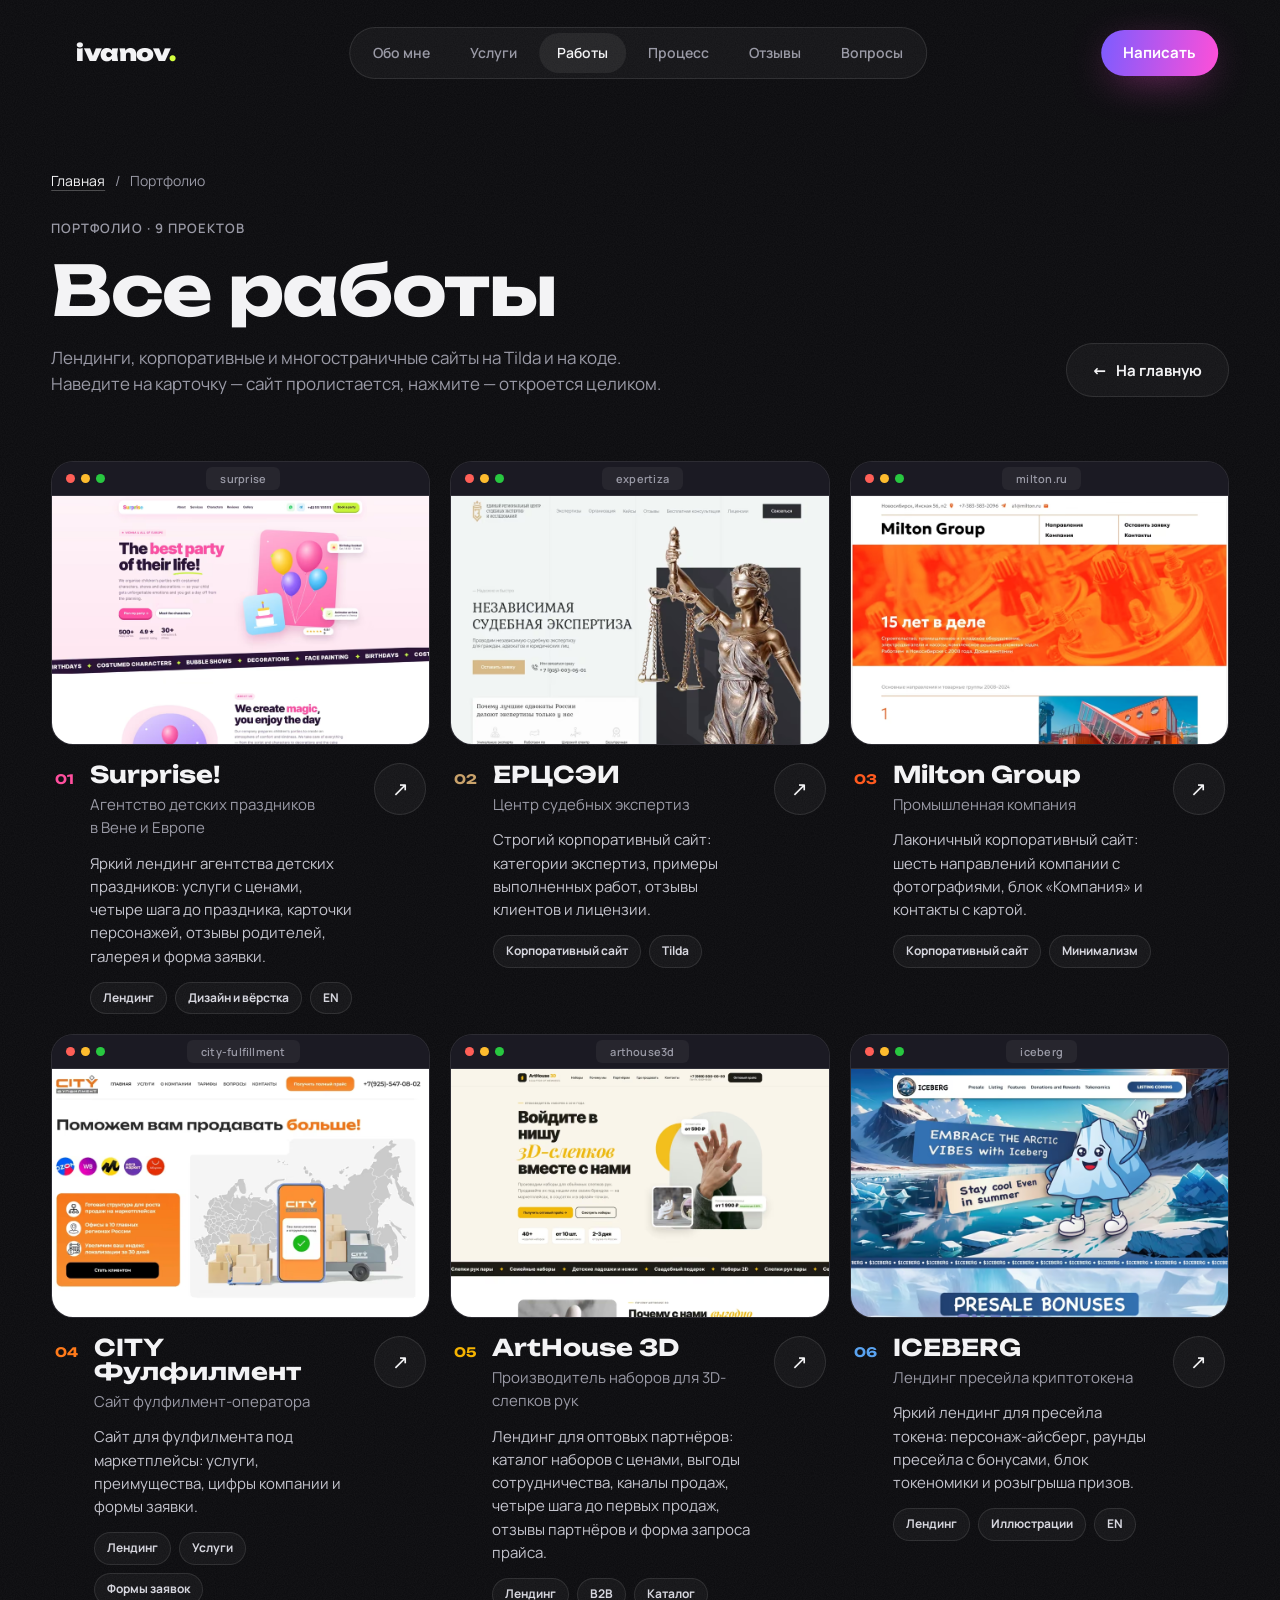
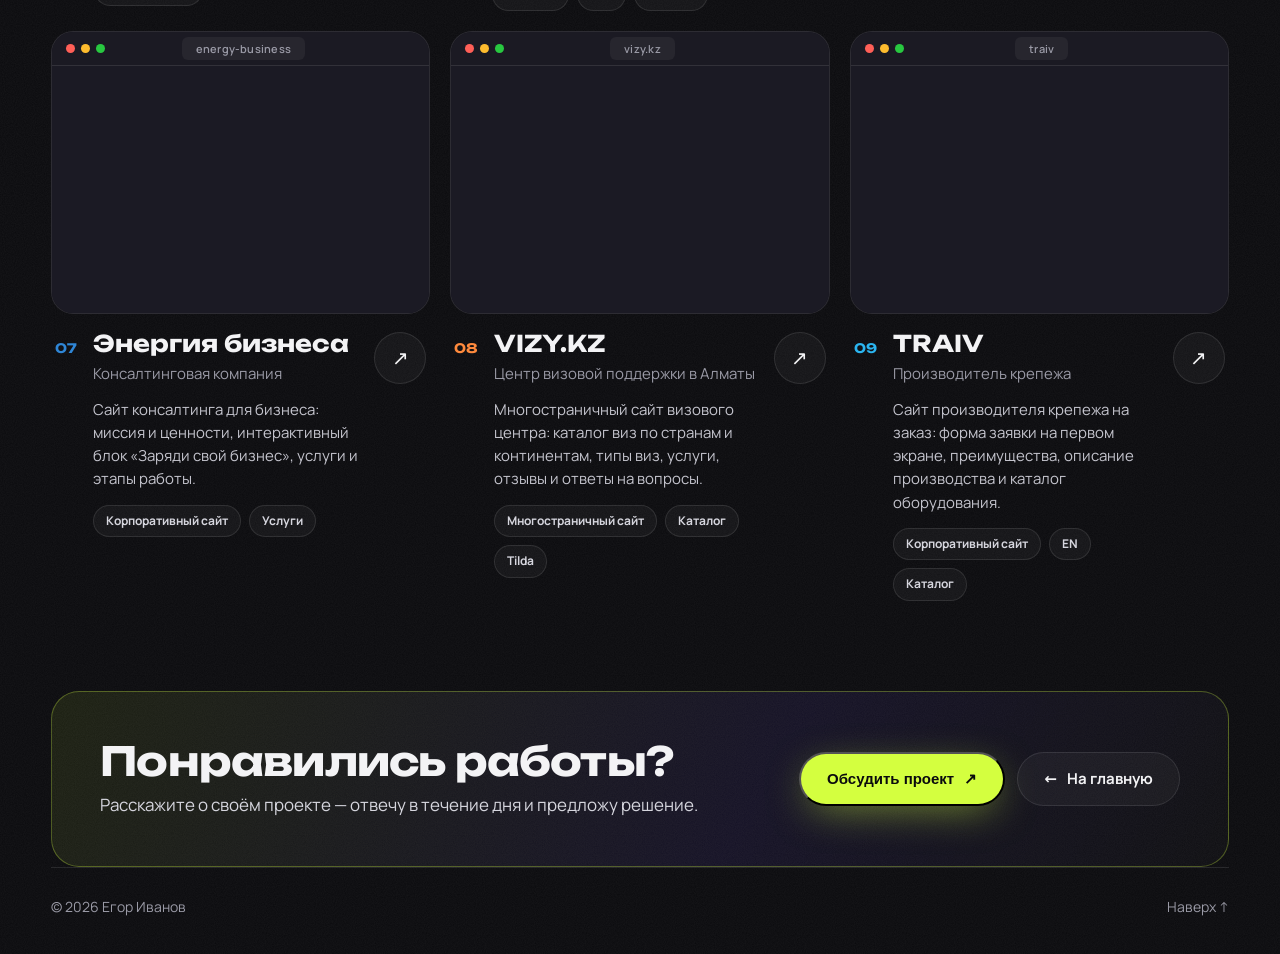
==== commit 808e9e87: "Works: rebuild ArtHouse 3D images from the original 1920px mockup Co-Authored-By: Claude Opus 5.5 <n" ====
--- a/portfolio/index.html
+++ b/portfolio/index.html
@@ -336,7 +336,7 @@
             <button class="work__open" type="button" aria-label="Открыть проект CITY Фулфилмент целиком"><span aria-hidden="true">↗</span></button>
           </div>
         </article>
-        <article class="work reveal" style="--accent:#f5b301" data-work="4" data-img="../assets/works/arthouse" data-tall-h="3333" data-full-size="900x3333">
+        <article class="work reveal" style="--accent:#f5b301" data-work="4" data-img="../assets/works/arthouse" data-tall-h="3331" data-full-size="1400x5182">
           <div class="work__frame">
             <div class="work__bar" aria-hidden="true"><i></i><i></i><i></i><span>arthouse3d</span></div>
             <div class="work__screen">
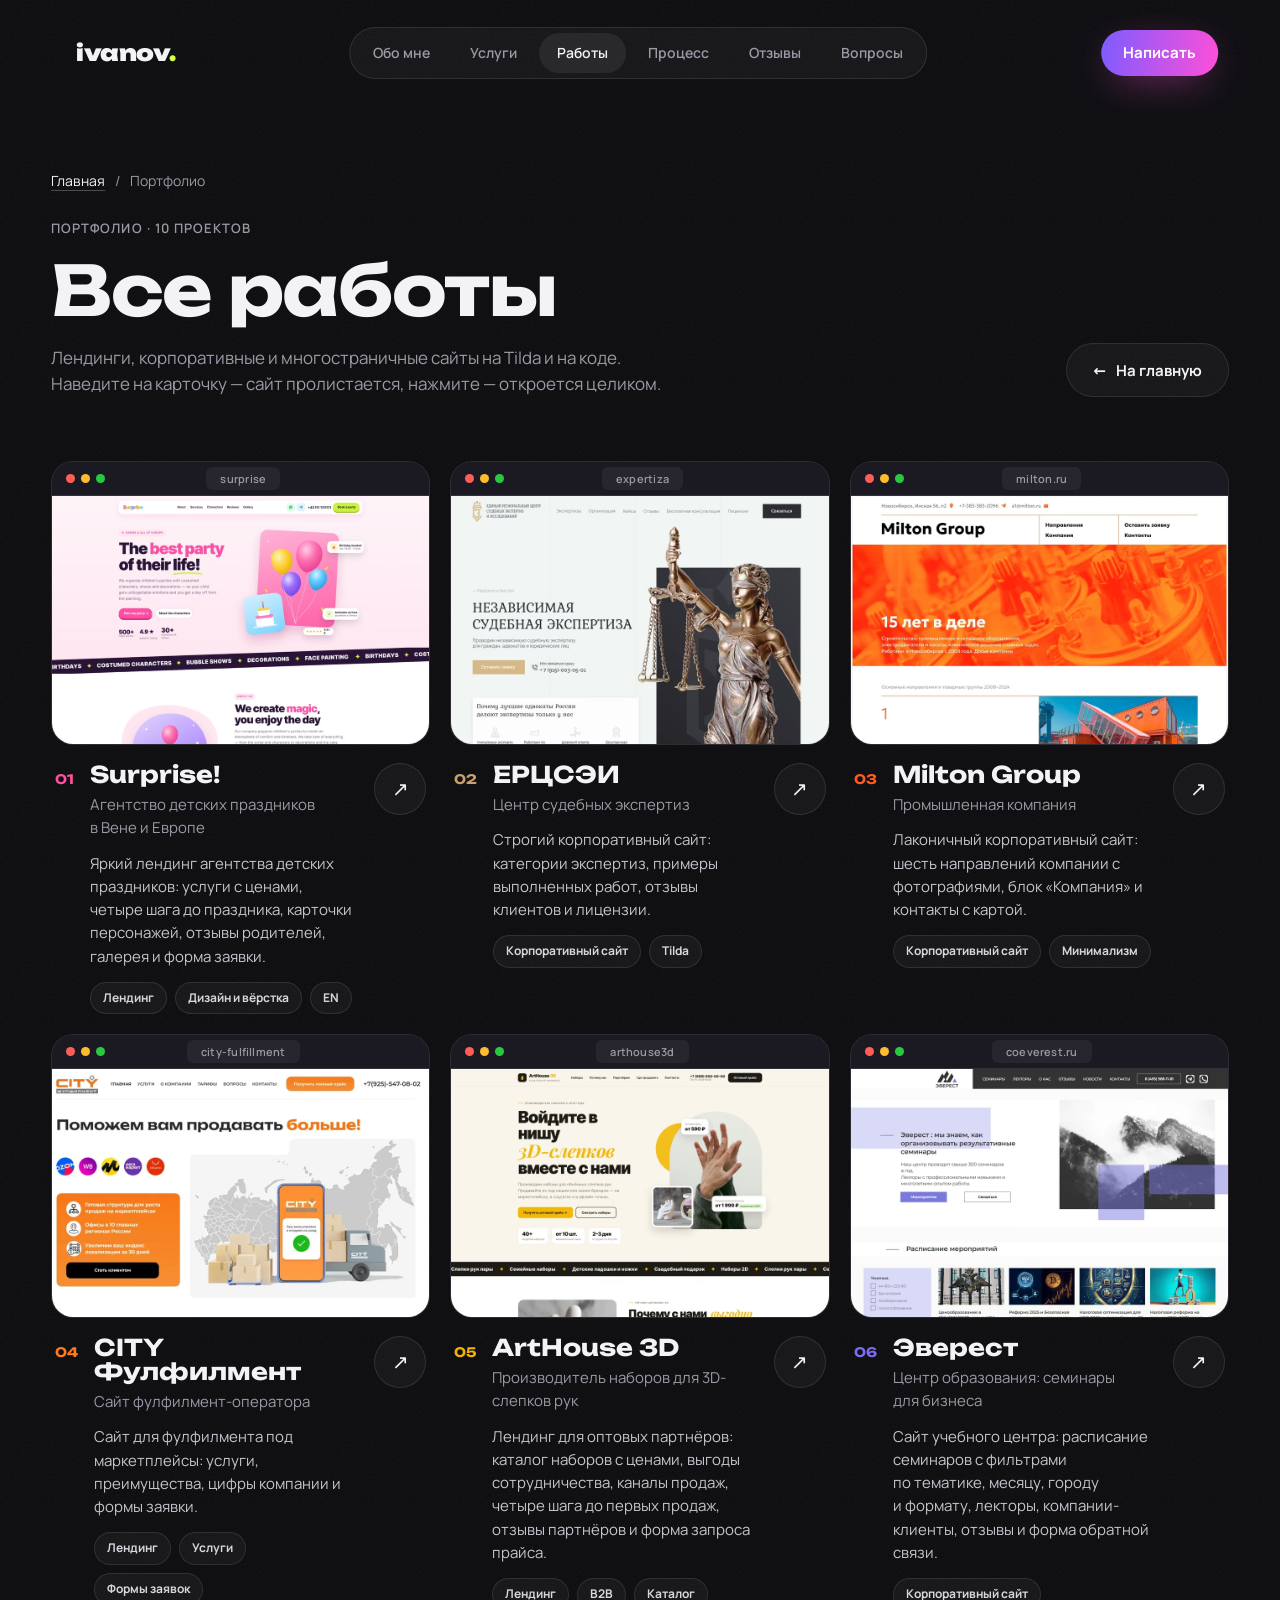
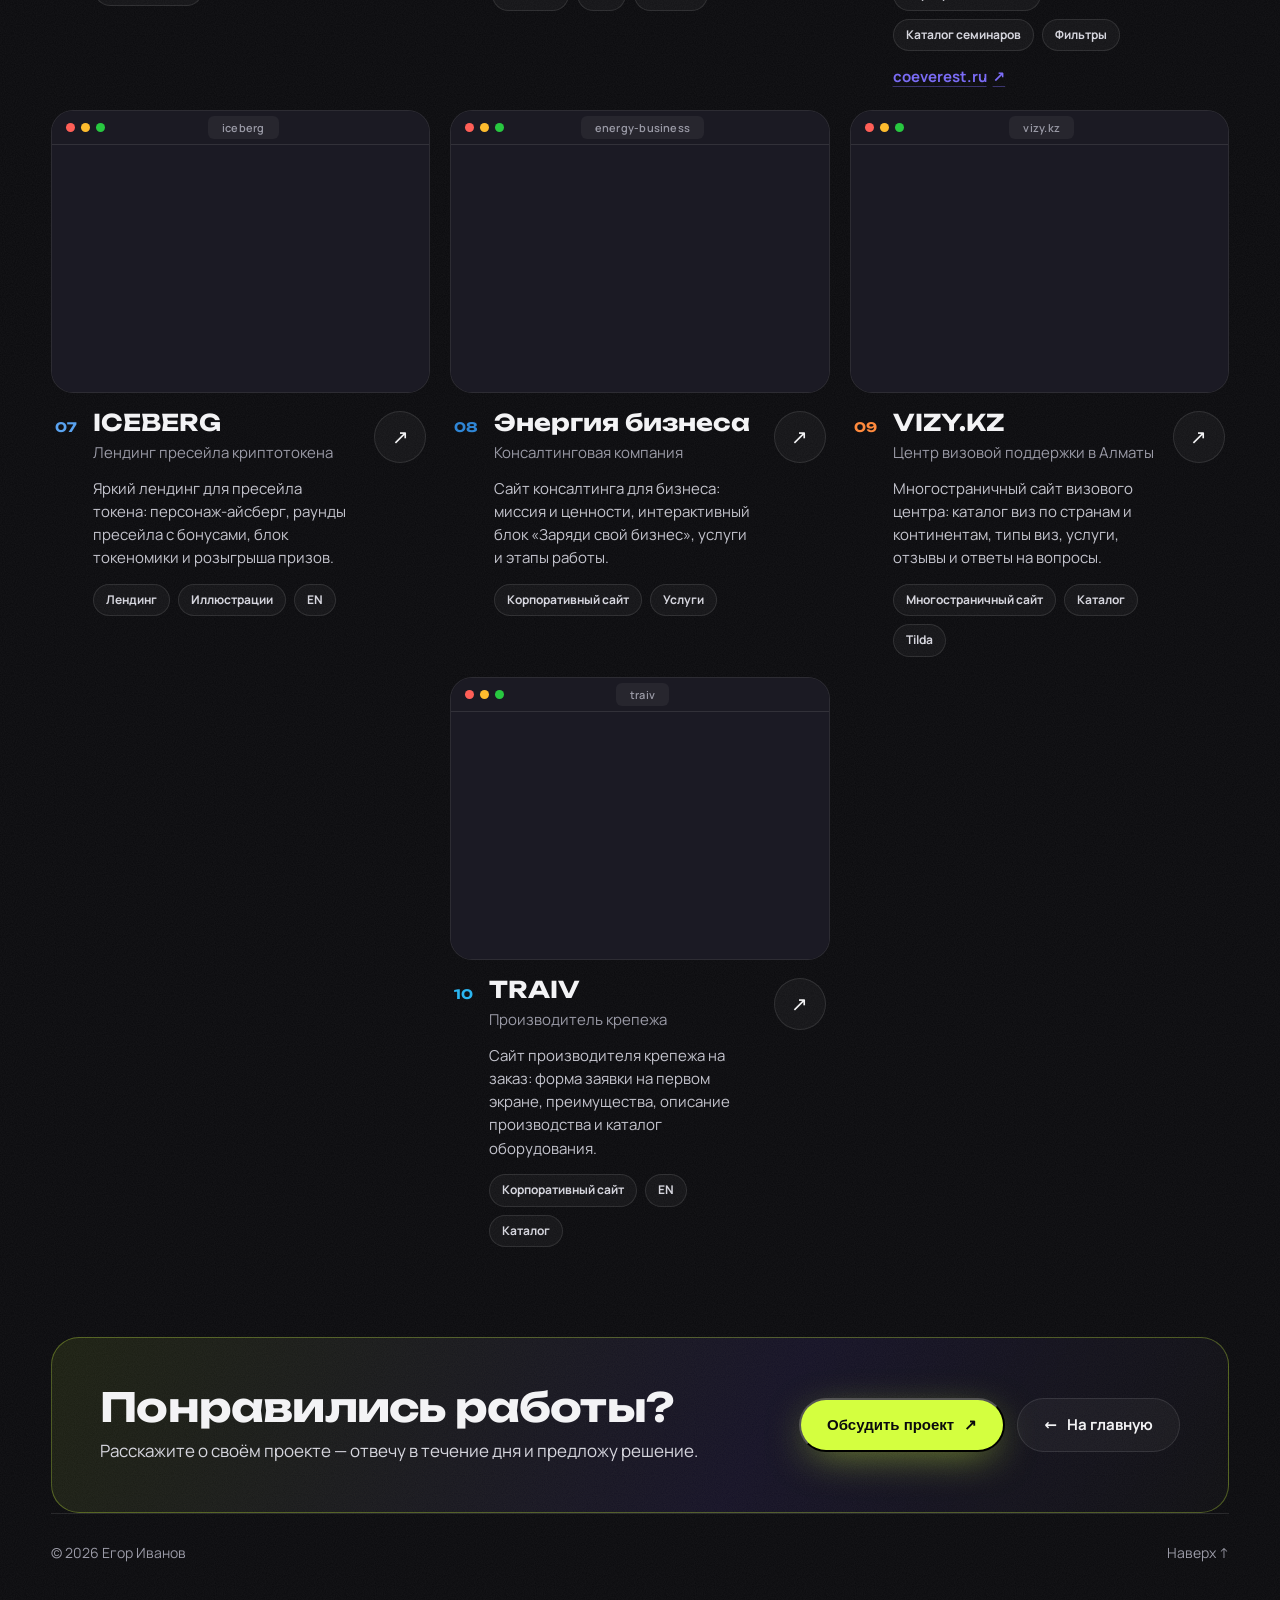
==== commit 0e1fbb37: "Portfolio: add Everest (coeverest.ru) with live-site link in card and viewer; 10 works Co-Authored-B" ====
--- a/portfolio/index.html
+++ b/portfolio/index.html
@@ -4,14 +4,14 @@
   <meta charset="utf-8" />
   <meta name="viewport" content="width=device-width, initial-scale=1" />
   <title>Портфолио: сайты на Tilda и на коде — Егор Иванов</title>
-  <meta name="description" content="Все работы веб-дизайнера Егора Иванова: 9 проектов — лендинги, корпоративные и многостраничные сайты на Tilda и на коде. Дизайн, вёрстка по макету Figma, интеграции." />
+  <meta name="description" content="Все работы веб-дизайнера Егора Иванова: 10 проектов — лендинги, корпоративные и многостраничные сайты на Tilda и на коде. Дизайн, вёрстка по макету Figma, интеграции." />
   <link rel="canonical" href="https://ivanovdev.site/portfolio/" />
   <!-- превью ссылки в Telegram, WhatsApp, VK, Kwork. При переезде на свой домен — поменять адреса -->
   <meta property="og:type" content="website" />
   <meta property="og:locale" content="ru_RU" />
   <meta property="og:site_name" content="Егор Иванов" />
   <meta property="og:title" content="Портфолио — Егор Иванов, сайты на Tilda и на коде" />
-  <meta property="og:description" content="9 проектов: лендинги, корпоративные и многостраничные сайты. Наведите на карточку — сайт пролистается." />
+  <meta property="og:description" content="10 проектов: лендинги, корпоративные и многостраничные сайты. Наведите на карточку — сайт пролистается." />
   <meta property="og:url" content="https://ivanovdev.site/portfolio/" />
   <meta property="og:image" content="https://ivanovdev.site/assets/og.jpg" />
   <meta property="og:image:width" content="1200" />
@@ -19,13 +19,13 @@
   <meta name="twitter:card" content="summary_large_image" />
   <meta name="theme-color" content="#0a0a0d" />
   <!-- иконка сайта: SVG для браузеров, ICO для Яндекса и старых браузеров, PNG для телефонов -->
-  <link rel="icon" href="../favicon.ico?v=26" sizes="16x16 32x32 48x48" />
-  <link rel="icon" href="../assets/icons/icon.svg?v=26" type="image/svg+xml" />
+  <link rel="icon" href="../favicon.ico?v=27" sizes="16x16 32x32 48x48" />
+  <link rel="icon" href="../assets/icons/icon.svg?v=27" type="image/svg+xml" />
   <!-- PNG 120×120 — размер, который рекомендует Яндекс для выдачи; 48/96 — кратные 48 px для Google -->
-  <link rel="icon" href="../assets/icons/icon-120.png?v=26" type="image/png" sizes="120x120" />
-  <link rel="icon" href="../assets/icons/icon-96.png?v=26" type="image/png" sizes="96x96" />
-  <link rel="icon" href="../assets/icons/icon-48.png?v=26" type="image/png" sizes="48x48" />
-  <link rel="apple-touch-icon" href="../assets/icons/apple-touch-icon.png?v=26" />
+  <link rel="icon" href="../assets/icons/icon-120.png?v=27" type="image/png" sizes="120x120" />
+  <link rel="icon" href="../assets/icons/icon-96.png?v=27" type="image/png" sizes="96x96" />
+  <link rel="icon" href="../assets/icons/icon-48.png?v=27" type="image/png" sizes="48x48" />
+  <link rel="apple-touch-icon" href="../assets/icons/apple-touch-icon.png?v=27" />
   <link rel="manifest" href="../site.webmanifest" />
 
   <!-- данные для поисковиков: список работ и «хлебные крошки» -->
@@ -36,7 +36,7 @@
   "name": "Портфолио — Егор Иванов",
   "url": "https://ivanovdev.site/portfolio/",
   "inLanguage": "ru",
-  "description": "Все работы веб-дизайнера Егора Иванова: 9 проектов — лендинги, корпоративные и многостраничные сайты на Tilda и на коде. Дизайн, вёрстка по макету Figma, интеграции.",
+  "description": "Все работы веб-дизайнера Егора Иванова: 10 проектов — лендинги, корпоративные и многостраничные сайты на Tilda и на коде. Дизайн, вёрстка по макету Figma, интеграции.",
   "isPartOf": {
     "@type": "WebSite",
     "name": "Егор Иванов — разработка сайтов на Tilda",
@@ -44,7 +44,7 @@
   },
   "mainEntity": {
     "@type": "ItemList",
-    "numberOfItems": 9,
+    "numberOfItems": 10,
     "itemListElement": [
       {
         "@type": "ListItem",
@@ -131,6 +131,23 @@
         "position": 6,
         "item": {
           "@type": "CreativeWork",
+          "name": "Эверест",
+          "description": "Сайт учебного центра: расписание семинаров с фильтрами по тематике, месяцу, городу и формату, лекторы, компании-клиенты, отзывы и форма обратной связи.",
+          "genre": "Центр образования: семинары для бизнеса",
+          "url": "https://coeverest.ru/",
+          "image": "https://ivanovdev.site/assets/works/everest-poster.webp",
+          "creator": {
+            "@type": "Person",
+            "name": "Егор Иванов",
+            "url": "https://ivanovdev.site/"
+          }
+        }
+      },
+      {
+        "@type": "ListItem",
+        "position": 7,
+        "item": {
+          "@type": "CreativeWork",
           "name": "ICEBERG",
           "description": "Яркий лендинг для пресейла токена: персонаж-айсберг, раунды пресейла с бонусами, блок токеномики и розыгрыша призов.",
           "genre": "Лендинг пресейла криптотокена",
@@ -144,7 +161,7 @@
       },
       {
         "@type": "ListItem",
-        "position": 7,
+        "position": 8,
         "item": {
           "@type": "CreativeWork",
           "name": "Энергия бизнеса",
@@ -160,7 +177,7 @@
       },
       {
         "@type": "ListItem",
-        "position": 8,
+        "position": 9,
         "item": {
           "@type": "CreativeWork",
           "name": "VIZY.KZ",
@@ -176,7 +193,7 @@
       },
       {
         "@type": "ListItem",
-        "position": 9,
+        "position": 10,
         "item": {
           "@type": "CreativeWork",
           "name": "TRAIV",
@@ -217,7 +234,7 @@
 
   <link rel="preload" href="../assets/fonts/unbounded-cyrillic-wght-normal.woff2" as="font" type="font/woff2" crossorigin />
   <link rel="preload" href="../assets/fonts/manrope-cyrillic-wght-normal.woff2" as="font" type="font/woff2" crossorigin />
-  <link rel="stylesheet" href="../styles.css?v=26" />
+  <link rel="stylesheet" href="../styles.css?v=27" />
 </head>
 <body>
   <div class="cursor" aria-hidden="true"></div>
@@ -244,7 +261,7 @@
       </nav>
       <div class="section__head section__head--row reveal">
         <div>
-          <span class="label">Портфолио · 9 проектов</span>
+          <span class="label">Портфолио · 10 проектов</span>
           <h1 class="h2 portfolio__title">Все работы</h1>
           <p class="portfolio__lead">Лендинги, корпоративные и&nbsp;многостраничные сайты на&nbsp;Tilda и&nbsp;на&nbsp;коде. Наведите на&nbsp;карточку&nbsp;— сайт пролистается, нажмите&nbsp;— откроется целиком.</p>
         </div>
@@ -257,8 +274,8 @@
             <div class="work__bar" aria-hidden="true"><i></i><i></i><i></i><span>surprise</span></div>
             <div class="work__screen">
               <picture>
-                <source type="image/avif" srcset="../assets/works/surprise-poster.avif?v=26" />
-                <img src="../assets/works/surprise-poster.webp?v=26" width="900" height="591" alt="Лендинг Surprise! — агентство детских праздников в Вене" loading="lazy" decoding="async" />
+                <source type="image/avif" srcset="../assets/works/surprise-poster.avif?v=27" />
+                <img src="../assets/works/surprise-poster.webp?v=27" width="900" height="591" alt="Лендинг Surprise! — агентство детских праздников в Вене" loading="lazy" decoding="async" />
               </picture>
             </div>
           </div>
@@ -278,8 +295,8 @@
             <div class="work__bar" aria-hidden="true"><i></i><i></i><i></i><span>expertiza</span></div>
             <div class="work__screen">
               <picture>
-                <source type="image/avif" srcset="../assets/works/expertiza-poster.avif?v=26" />
-                <img src="../assets/works/expertiza-poster.webp?v=26" width="900" height="591" alt="Сайт ЕРЦСЭИ — центр судебных экспертиз" loading="lazy" decoding="async" />
+                <source type="image/avif" srcset="../assets/works/expertiza-poster.avif?v=27" />
+                <img src="../assets/works/expertiza-poster.webp?v=27" width="900" height="591" alt="Сайт ЕРЦСЭИ — центр судебных экспертиз" loading="lazy" decoding="async" />
               </picture>
             </div>
           </div>
@@ -299,8 +316,8 @@
             <div class="work__bar" aria-hidden="true"><i></i><i></i><i></i><span>milton.ru</span></div>
             <div class="work__screen">
               <picture>
-                <source type="image/avif" srcset="../assets/works/milton-poster.avif?v=26" />
-                <img src="../assets/works/milton-poster.webp?v=26" width="900" height="591" alt="Сайт Milton Group — промышленная компания" loading="lazy" decoding="async" />
+                <source type="image/avif" srcset="../assets/works/milton-poster.avif?v=27" />
+                <img src="../assets/works/milton-poster.webp?v=27" width="900" height="591" alt="Сайт Milton Group — промышленная компания" loading="lazy" decoding="async" />
               </picture>
             </div>
           </div>
@@ -320,8 +337,8 @@
             <div class="work__bar" aria-hidden="true"><i></i><i></i><i></i><span>city-fulfillment</span></div>
             <div class="work__screen">
               <picture>
-                <source type="image/avif" srcset="../assets/works/city-poster.avif?v=26" />
-                <img src="../assets/works/city-poster.webp?v=26" width="900" height="591" alt="Сайт CITY Фулфилмент — сайт фулфилмент-оператора" loading="lazy" decoding="async" />
+                <source type="image/avif" srcset="../assets/works/city-poster.avif?v=27" />
+                <img src="../assets/works/city-poster.webp?v=27" width="900" height="591" alt="Сайт CITY Фулфилмент — сайт фулфилмент-оператора" loading="lazy" decoding="async" />
               </picture>
             </div>
           </div>
@@ -341,8 +358,8 @@
             <div class="work__bar" aria-hidden="true"><i></i><i></i><i></i><span>arthouse3d</span></div>
             <div class="work__screen">
               <picture>
-                <source type="image/avif" srcset="../assets/works/arthouse-poster.avif?v=26" />
-                <img src="../assets/works/arthouse-poster.webp?v=26" width="900" height="591" alt="Лендинг ArtHouse 3D — наборы для 3D-слепков рук" loading="lazy" decoding="async" />
+                <source type="image/avif" srcset="../assets/works/arthouse-poster.avif?v=27" />
+                <img src="../assets/works/arthouse-poster.webp?v=27" width="900" height="591" alt="Лендинг ArtHouse 3D — наборы для 3D-слепков рук" loading="lazy" decoding="async" />
               </picture>
             </div>
           </div>
@@ -357,18 +374,40 @@
             <button class="work__open" type="button" aria-label="Открыть проект ArtHouse 3D целиком"><span aria-hidden="true">↗</span></button>
           </div>
         </article>
-        <article class="work reveal" style="--accent:#5aa3f0" data-work="5" data-img="../assets/works/iceberg" data-tall-h="4018" data-full-size="1400x6250">
+        <article class="work reveal" style="--accent:#7b6cf6" data-work="5" data-img="../assets/works/everest" data-tall-h="4256" data-full-size="1400x6621" data-url="https://coeverest.ru/">
+          <div class="work__frame">
+            <div class="work__bar" aria-hidden="true"><i></i><i></i><i></i><span>coeverest.ru</span></div>
+            <div class="work__screen">
+              <picture>
+                <source type="image/avif" srcset="../assets/works/everest-poster.avif?v=27" />
+                <img src="../assets/works/everest-poster.webp?v=27" width="900" height="591" alt="Сайт центра образования «Эверест» — семинары для бизнеса в Москве" loading="lazy" decoding="async" />
+              </picture>
+            </div>
+          </div>
+          <div class="work__info">
+            <span class="work__num">06</span>
+            <div class="work__text">
+              <h3 class="work__title">Эверест</h3>
+              <p class="work__cat">Центр образования: семинары для&nbsp;бизнеса</p>
+              <p class="work__desc">Сайт учебного центра: расписание семинаров с&nbsp;фильтрами по&nbsp;тематике, месяцу, городу и&nbsp;формату, лекторы, компании-клиенты, отзывы и&nbsp;форма обратной связи.</p>
+              <ul class="work__tags"><li>Корпоративный сайт</li><li>Каталог семинаров</li><li>Фильтры</li></ul>
+              <a class="work__link" href="https://coeverest.ru/" target="_blank" rel="noopener">coeverest.ru <span aria-hidden="true">↗</span></a>
+            </div>
+            <button class="work__open" type="button" aria-label="Открыть проект Эверест целиком"><span aria-hidden="true">↗</span></button>
+          </div>
+        </article>
+        <article class="work reveal" style="--accent:#5aa3f0" data-work="6" data-img="../assets/works/iceberg" data-tall-h="4018" data-full-size="1400x6250">
           <div class="work__frame">
             <div class="work__bar" aria-hidden="true"><i></i><i></i><i></i><span>iceberg</span></div>
             <div class="work__screen">
               <picture>
-                <source type="image/avif" srcset="../assets/works/iceberg-poster.avif?v=26" />
-                <img src="../assets/works/iceberg-poster.webp?v=26" width="900" height="591" alt="Сайт ICEBERG — лендинг пресейла криптотокена" loading="lazy" decoding="async" />
-              </picture>
-            </div>
-          </div>
-          <div class="work__info">
-            <span class="work__num">06</span>
+                <source type="image/avif" srcset="../assets/works/iceberg-poster.avif?v=27" />
+                <img src="../assets/works/iceberg-poster.webp?v=27" width="900" height="591" alt="Сайт ICEBERG — лендинг пресейла криптотокена" loading="lazy" decoding="async" />
+              </picture>
+            </div>
+          </div>
+          <div class="work__info">
+            <span class="work__num">07</span>
             <div class="work__text">
               <h3 class="work__title">ICEBERG</h3>
               <p class="work__cat">Лендинг пресейла криптотокена</p>
@@ -378,18 +417,18 @@
             <button class="work__open" type="button" aria-label="Открыть проект ICEBERG целиком"><span aria-hidden="true">↗</span></button>
           </div>
         </article>
-        <article class="work reveal" style="--accent:#2f86d6" data-work="6" data-img="../assets/works/energy" data-tall-h="2800" data-full-size="1400x4355">
+        <article class="work reveal" style="--accent:#2f86d6" data-work="7" data-img="../assets/works/energy" data-tall-h="2800" data-full-size="1400x4355">
           <div class="work__frame">
             <div class="work__bar" aria-hidden="true"><i></i><i></i><i></i><span>energy-business</span></div>
             <div class="work__screen">
               <picture>
-                <source type="image/avif" srcset="../assets/works/energy-poster.avif?v=26" />
-                <img src="../assets/works/energy-poster.webp?v=26" width="900" height="591" alt="Сайт Энергия бизнеса — консалтинговая компания" loading="lazy" decoding="async" />
-              </picture>
-            </div>
-          </div>
-          <div class="work__info">
-            <span class="work__num">07</span>
+                <source type="image/avif" srcset="../assets/works/energy-poster.avif?v=27" />
+                <img src="../assets/works/energy-poster.webp?v=27" width="900" height="591" alt="Сайт Энергия бизнеса — консалтинговая компания" loading="lazy" decoding="async" />
+              </picture>
+            </div>
+          </div>
+          <div class="work__info">
+            <span class="work__num">08</span>
             <div class="work__text">
               <h3 class="work__title">Энергия бизнеса</h3>
               <p class="work__cat">Консалтинговая компания</p>
@@ -399,18 +438,18 @@
             <button class="work__open" type="button" aria-label="Открыть проект Энергия бизнеса целиком"><span aria-hidden="true">↗</span></button>
           </div>
         </article>
-        <article class="work reveal" style="--accent:#ff8a3d" data-work="7" data-img="../assets/works/vizy" data-tall-h="5102" data-full-size="1400x7937">
+        <article class="work reveal" style="--accent:#ff8a3d" data-work="8" data-img="../assets/works/vizy" data-tall-h="5102" data-full-size="1400x7937">
           <div class="work__frame">
             <div class="work__bar" aria-hidden="true"><i></i><i></i><i></i><span>vizy.kz</span></div>
             <div class="work__screen">
               <picture>
-                <source type="image/avif" srcset="../assets/works/vizy-poster.avif?v=26" />
-                <img src="../assets/works/vizy-poster.webp?v=26" width="900" height="591" alt="Сайт VIZY.KZ — центр визовой поддержки в Алматы" loading="lazy" decoding="async" />
-              </picture>
-            </div>
-          </div>
-          <div class="work__info">
-            <span class="work__num">08</span>
+                <source type="image/avif" srcset="../assets/works/vizy-poster.avif?v=27" />
+                <img src="../assets/works/vizy-poster.webp?v=27" width="900" height="591" alt="Сайт VIZY.KZ — центр визовой поддержки в Алматы" loading="lazy" decoding="async" />
+              </picture>
+            </div>
+          </div>
+          <div class="work__info">
+            <span class="work__num">09</span>
             <div class="work__text">
               <h3 class="work__title">VIZY.KZ</h3>
               <p class="work__cat">Центр визовой поддержки в Алматы</p>
@@ -420,18 +459,18 @@
             <button class="work__open" type="button" aria-label="Открыть проект VIZY.KZ целиком"><span aria-hidden="true">↗</span></button>
           </div>
         </article>
-        <article class="work reveal" style="--accent:#2bb5f0" data-work="8" data-img="../assets/works/traiv" data-tall-h="1929" data-full-size="1400x3000">
+        <article class="work reveal" style="--accent:#2bb5f0" data-work="9" data-img="../assets/works/traiv" data-tall-h="1929" data-full-size="1400x3000">
           <div class="work__frame">
             <div class="work__bar" aria-hidden="true"><i></i><i></i><i></i><span>traiv</span></div>
             <div class="work__screen">
               <picture>
-                <source type="image/avif" srcset="../assets/works/traiv-poster.avif?v=26" />
-                <img src="../assets/works/traiv-poster.webp?v=26" width="900" height="591" alt="Сайт TRAIV — производитель крепежа" loading="lazy" decoding="async" />
-              </picture>
-            </div>
-          </div>
-          <div class="work__info">
-            <span class="work__num">09</span>
+                <source type="image/avif" srcset="../assets/works/traiv-poster.avif?v=27" />
+                <img src="../assets/works/traiv-poster.webp?v=27" width="900" height="591" alt="Сайт TRAIV — производитель крепежа" loading="lazy" decoding="async" />
+              </picture>
+            </div>
+          </div>
+          <div class="work__info">
+            <span class="work__num">10</span>
             <div class="work__text">
               <h3 class="work__title">TRAIV</h3>
               <p class="work__cat">Производитель крепежа</p>
@@ -465,6 +504,7 @@
         <p class="viewer__cat"></p>
       </div>
       <div class="viewer__nav">
+        <a class="viewer__site" href="#" target="_blank" rel="noopener" hidden><span class="viewer__site-long">Открыть сайт</span><span class="viewer__site-short">Сайт</span> <span aria-hidden="true">↗</span></a>
         <button class="viewer__btn" type="button" data-step="-1" aria-label="Предыдущий проект">←</button>
         <button class="viewer__btn" type="button" data-step="1" aria-label="Следующий проект">→</button>
         <button class="viewer__btn viewer__close" type="button" aria-label="Закрыть">✕</button>
@@ -560,7 +600,7 @@
     <a href="#top">Наверх ↑</a>
   </footer>
 
-  <script src="../main.js?v=26" defer></script>
-  <script src="../brief.js?v=26" defer></script>
+  <script src="../main.js?v=27" defer></script>
+  <script src="../brief.js?v=27" defer></script>
 </body>
 </html>
--- a/styles.css
+++ b/styles.css
@@ -547,6 +547,15 @@
   transition: background .3s, color .3s, transform .4s var(--ease);
 }
 .work__open::before { content: ""; position: absolute; inset: 0; border-radius: 22px; }
+/* ссылка на живой сайт — поверх растянутой кнопки «открыть», чтобы её можно было нажать */
+.work__link {
+  position: relative; z-index: 1;
+  display: inline-flex; align-items: center; gap: 6px; margin-top: 14px;
+  color: var(--accent, var(--lime)); font-weight: 700; font-size: 15px;
+  text-decoration: underline; text-decoration-color: color-mix(in srgb, currentColor 40%, transparent); text-underline-offset: 4px;
+}
+.work__link:hover { text-decoration-color: currentColor; }
+.work__link:focus-visible { outline: 2px solid var(--lime); outline-offset: 3px; border-radius: 6px; }
 .work:hover .work__open { background: var(--accent); color: #0a0a0d; transform: rotate(45deg); border-color: transparent; }
 .work__open:focus-visible { outline: 2px solid var(--lime); outline-offset: 3px; }
 
@@ -577,6 +586,14 @@
 }
 .viewer__btn:hover { background: var(--lime); color: var(--bg); }
 .viewer__close:hover { background: #fff; }
+.viewer__nav { align-items: center; }
+.viewer__site {
+  display: inline-flex; align-items: center; gap: 6px; height: 46px; padding: 0 18px; margin-right: 4px;
+  border-radius: 999px; background: var(--lime); color: var(--bg); font-weight: 800; font-size: 14px; white-space: nowrap;
+}
+.viewer__site[hidden] { display: none; }
+.viewer__site-short { display: none; }
+.viewer__site:hover { background: #fff; }
 .viewer__body { flex: 1; overflow-y: auto; overscroll-behavior: contain; background: #fff; }
 .viewer__img { display: block; width: 100%; max-width: 1000px; margin: 0 auto; height: auto; }
 /* полоска загрузки, пока качается полная версия (сверху показана уже загруженная превью) */
@@ -1172,6 +1189,10 @@
 .btn:hover .arrow--back { transform: translateX(-4px); }
 /* на странице всех работ — ровные ряды по три */
 .works__grid--all .work { grid-column: span 2; }
+/* если последняя работа одна в ряду (по три в ряд — только на широких экранах) — по центру */
+@media (min-width: 1101px) {
+  .works__grid--all .work:last-child:nth-child(3n+1) { grid-column: 3 / span 2; }
+}
 .portfolio__cta {
   display: flex; align-items: center; justify-content: space-between; gap: 24px 40px; flex-wrap: wrap;
   margin-top: clamp(56px, 7vw, 96px); padding: clamp(28px, 4vw, 48px);
@@ -1285,6 +1306,11 @@
   .viewer { width: 100%; height: 100%; border-radius: 0; border: 0; }
   .viewer__head { padding: 12px 12px 12px 16px; }
   .viewer__btn { width: 40px; height: 40px; }
+  .viewer__site { height: 40px; padding: 0 14px; }
+  .viewer__site-long { display: none; }
+  .viewer__site-short { display: inline; }
+  /* у работ со ссылкой на сайт подпись на узком экране не помещается — оставляем номер и название */
+  .viewer:has(.viewer__site:not([hidden])) .viewer__cat { display: none; }
 }
 
 @media (max-width: 560px) {
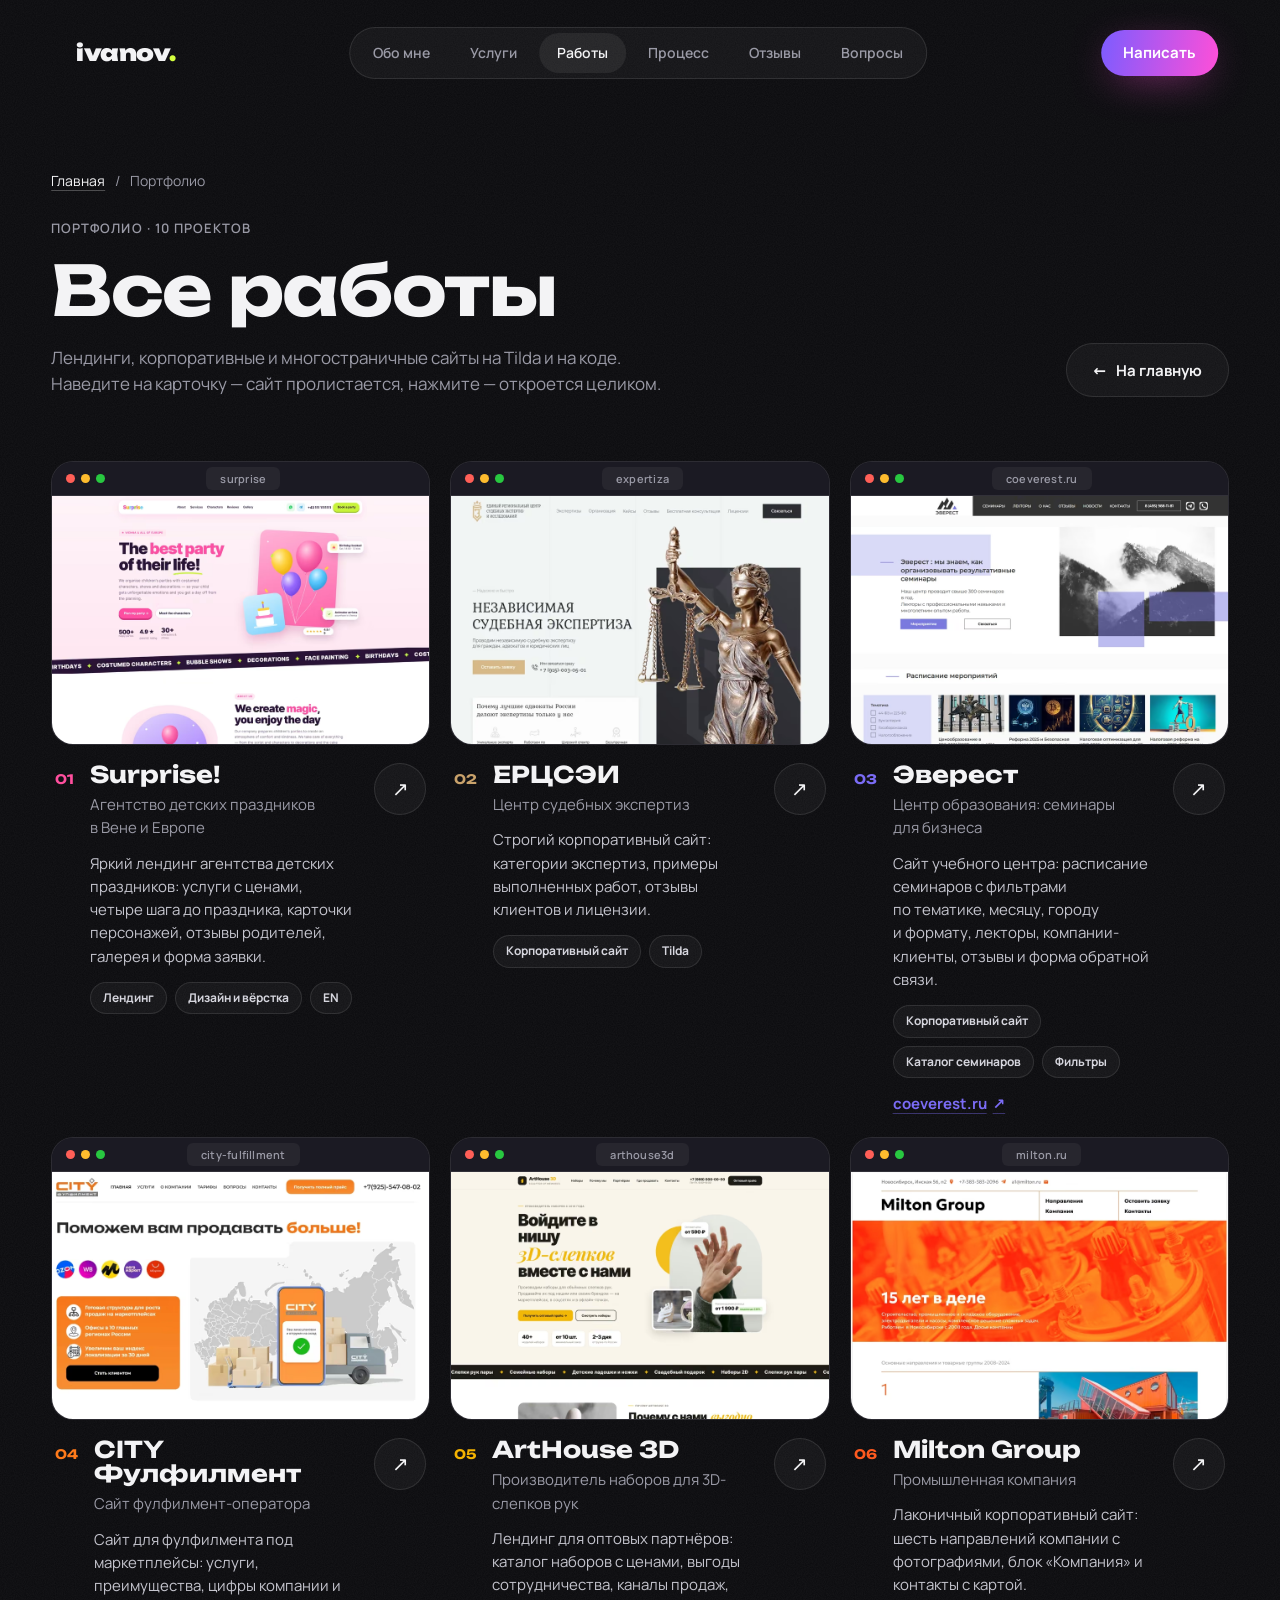
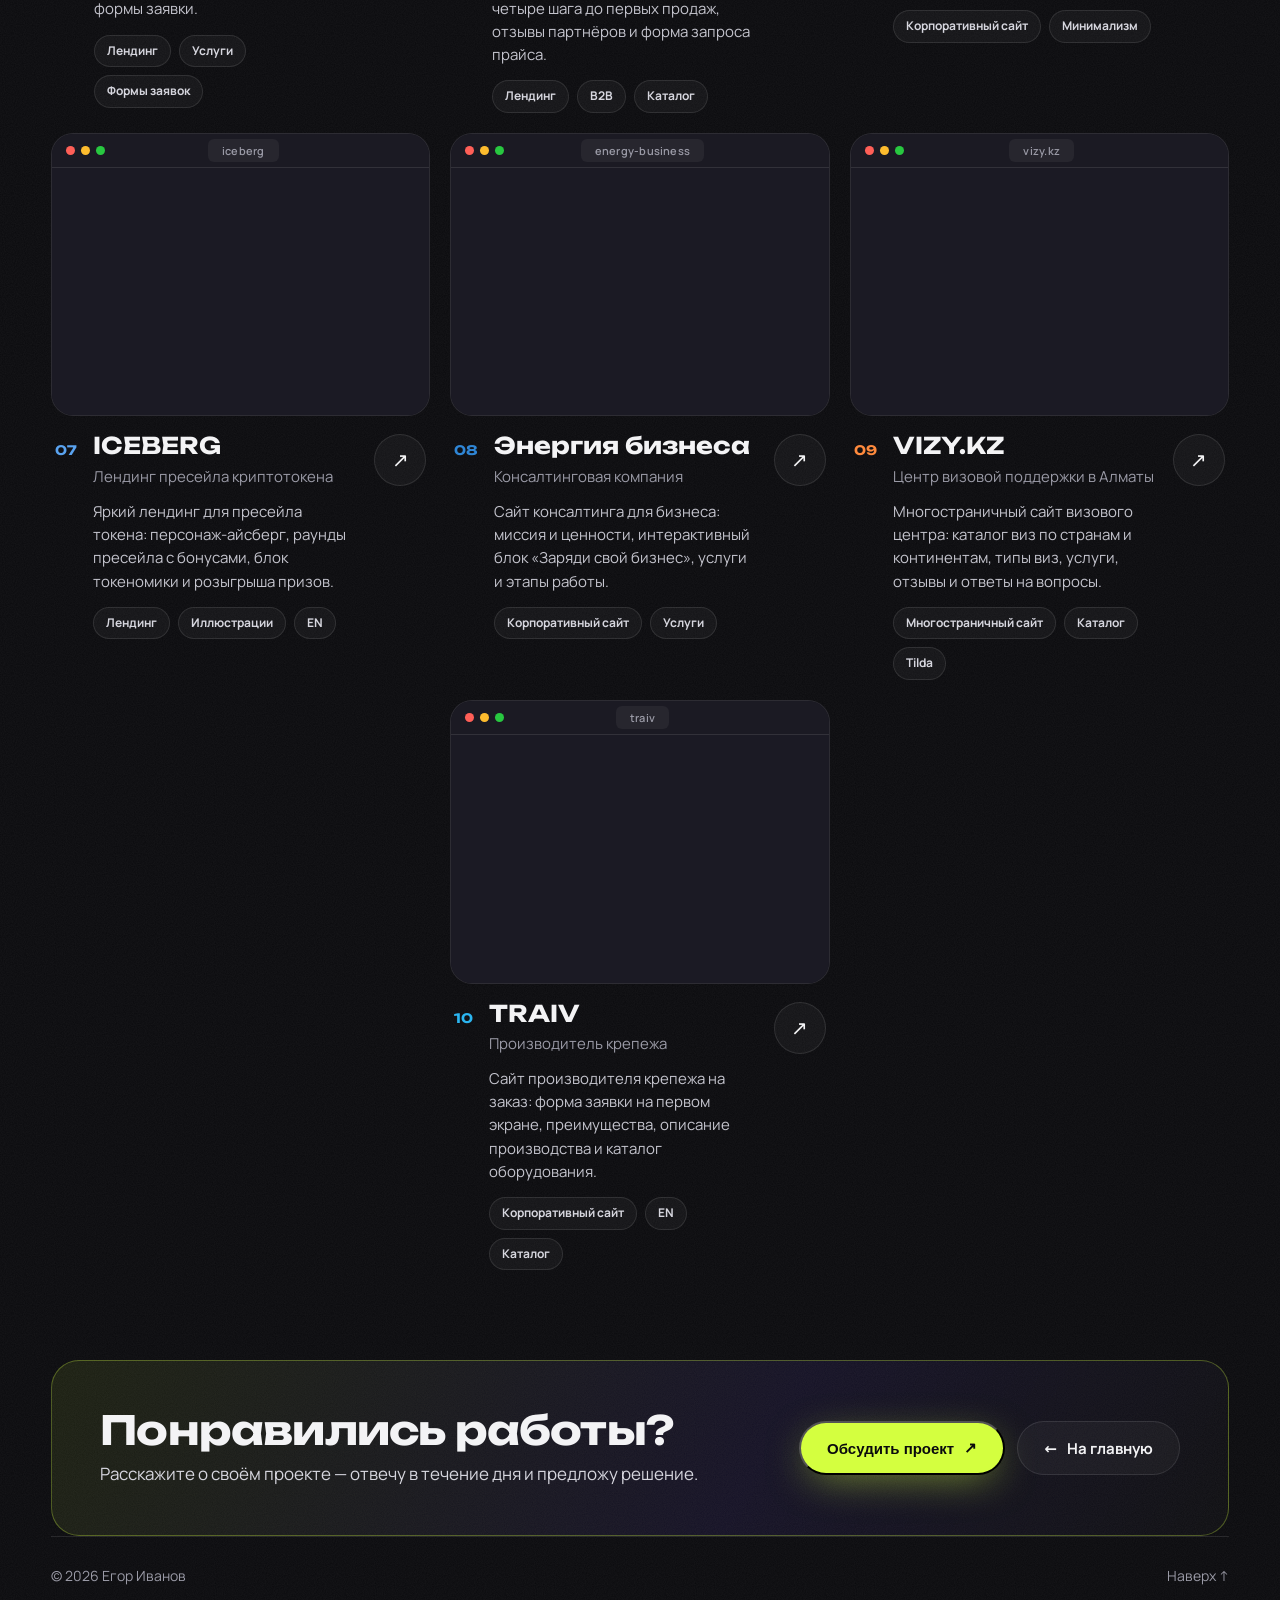
==== commit 800a450d: "Home: Everest replaces Milton Group among featured works; portfolio order follows featured Co-Author" ====
--- a/portfolio/index.html
+++ b/portfolio/index.html
@@ -83,59 +83,59 @@
         "position": 3,
         "item": {
           "@type": "CreativeWork",
-          "name": "Milton Group",
-          "description": "Лаконичный корпоративный сайт: шесть направлений компании с фотографиями, блок «Компания» и контакты с картой.",
-          "genre": "Промышленная компания",
-          "image": "https://ivanovdev.site/assets/works/milton-poster.webp",
-          "creator": {
-            "@type": "Person",
-            "name": "Егор Иванов",
-            "url": "https://ivanovdev.site/"
-          }
-        }
-      },
-      {
-        "@type": "ListItem",
-        "position": 4,
-        "item": {
-          "@type": "CreativeWork",
-          "name": "CITY Фулфилмент",
-          "description": "Сайт для фулфилмента под маркетплейсы: услуги, преимущества, цифры компании и формы заявки.",
-          "genre": "Сайт фулфилмент-оператора",
-          "image": "https://ivanovdev.site/assets/works/city-poster.webp",
-          "creator": {
-            "@type": "Person",
-            "name": "Егор Иванов",
-            "url": "https://ivanovdev.site/"
-          }
-        }
-      },
-      {
-        "@type": "ListItem",
-        "position": 5,
-        "item": {
-          "@type": "CreativeWork",
-          "name": "ArtHouse 3D",
-          "description": "Лендинг для оптовых партнёров: каталог наборов с ценами, выгоды сотрудничества, каналы продаж, четыре шага до первых продаж, отзывы партнёров и форма запроса прайса.",
-          "genre": "Производитель наборов для 3D-слепков рук",
-          "image": "https://ivanovdev.site/assets/works/arthouse-poster.webp",
-          "creator": {
-            "@type": "Person",
-            "name": "Егор Иванов",
-            "url": "https://ivanovdev.site/"
-          }
-        }
-      },
-      {
-        "@type": "ListItem",
-        "position": 6,
-        "item": {
-          "@type": "CreativeWork",
           "name": "Эверест",
           "description": "Сайт учебного центра: расписание семинаров с фильтрами по тематике, месяцу, городу и формату, лекторы, компании-клиенты, отзывы и форма обратной связи.",
           "genre": "Центр образования: семинары для бизнеса",
           "url": "https://coeverest.ru/",
           "image": "https://ivanovdev.site/assets/works/everest-poster.webp",
+          "creator": {
+            "@type": "Person",
+            "name": "Егор Иванов",
+            "url": "https://ivanovdev.site/"
+          }
+        }
+      },
+      {
+        "@type": "ListItem",
+        "position": 4,
+        "item": {
+          "@type": "CreativeWork",
+          "name": "CITY Фулфилмент",
+          "description": "Сайт для фулфилмента под маркетплейсы: услуги, преимущества, цифры компании и формы заявки.",
+          "genre": "Сайт фулфилмент-оператора",
+          "image": "https://ivanovdev.site/assets/works/city-poster.webp",
+          "creator": {
+            "@type": "Person",
+            "name": "Егор Иванов",
+            "url": "https://ivanovdev.site/"
+          }
+        }
+      },
+      {
+        "@type": "ListItem",
+        "position": 5,
+        "item": {
+          "@type": "CreativeWork",
+          "name": "ArtHouse 3D",
+          "description": "Лендинг для оптовых партнёров: каталог наборов с ценами, выгоды сотрудничества, каналы продаж, четыре шага до первых продаж, отзывы партнёров и форма запроса прайса.",
+          "genre": "Производитель наборов для 3D-слепков рук",
+          "image": "https://ivanovdev.site/assets/works/arthouse-poster.webp",
+          "creator": {
+            "@type": "Person",
+            "name": "Егор Иванов",
+            "url": "https://ivanovdev.site/"
+          }
+        }
+      },
+      {
+        "@type": "ListItem",
+        "position": 6,
+        "item": {
+          "@type": "CreativeWork",
+          "name": "Milton Group",
+          "description": "Лаконичный корпоративный сайт: шесть направлений компании с фотографиями, блок «Компания» и контакты с картой.",
+          "genre": "Промышленная компания",
+          "image": "https://ivanovdev.site/assets/works/milton-poster.webp",
           "creator": {
             "@type": "Person",
             "name": "Егор Иванов",
@@ -311,70 +311,7 @@
             <button class="work__open" type="button" aria-label="Открыть проект ЕРЦСЭИ целиком"><span aria-hidden="true">↗</span></button>
           </div>
         </article>
-        <article class="work reveal" style="--accent:#ff5a1f" data-work="2" data-img="../assets/works/milton" data-tall-h="3055" data-full-size="1288x4372">
-          <div class="work__frame">
-            <div class="work__bar" aria-hidden="true"><i></i><i></i><i></i><span>milton.ru</span></div>
-            <div class="work__screen">
-              <picture>
-                <source type="image/avif" srcset="../assets/works/milton-poster.avif?v=27" />
-                <img src="../assets/works/milton-poster.webp?v=27" width="900" height="591" alt="Сайт Milton Group — промышленная компания" loading="lazy" decoding="async" />
-              </picture>
-            </div>
-          </div>
-          <div class="work__info">
-            <span class="work__num">03</span>
-            <div class="work__text">
-              <h3 class="work__title">Milton Group</h3>
-              <p class="work__cat">Промышленная компания</p>
-              <p class="work__desc">Лаконичный корпоративный сайт: шесть направлений компании с фотографиями, блок «Компания» и контакты с картой.</p>
-              <ul class="work__tags"><li>Корпоративный сайт</li><li>Минимализм</li></ul>
-            </div>
-            <button class="work__open" type="button" aria-label="Открыть проект Milton Group целиком"><span aria-hidden="true">↗</span></button>
-          </div>
-        </article>
-        <article class="work reveal" style="--accent:#ff7a1a" data-work="3" data-img="../assets/works/city" data-tall-h="4189" data-full-size="1220x5678">
-          <div class="work__frame">
-            <div class="work__bar" aria-hidden="true"><i></i><i></i><i></i><span>city-fulfillment</span></div>
-            <div class="work__screen">
-              <picture>
-                <source type="image/avif" srcset="../assets/works/city-poster.avif?v=27" />
-                <img src="../assets/works/city-poster.webp?v=27" width="900" height="591" alt="Сайт CITY Фулфилмент — сайт фулфилмент-оператора" loading="lazy" decoding="async" />
-              </picture>
-            </div>
-          </div>
-          <div class="work__info">
-            <span class="work__num">04</span>
-            <div class="work__text">
-              <h3 class="work__title">CITY Фулфилмент</h3>
-              <p class="work__cat">Сайт фулфилмент-оператора</p>
-              <p class="work__desc">Сайт для фулфилмента под маркетплейсы: услуги, преимущества, цифры компании и формы заявки.</p>
-              <ul class="work__tags"><li>Лендинг</li><li>Услуги</li><li>Формы заявок</li></ul>
-            </div>
-            <button class="work__open" type="button" aria-label="Открыть проект CITY Фулфилмент целиком"><span aria-hidden="true">↗</span></button>
-          </div>
-        </article>
-        <article class="work reveal" style="--accent:#f5b301" data-work="4" data-img="../assets/works/arthouse" data-tall-h="3331" data-full-size="1400x5182">
-          <div class="work__frame">
-            <div class="work__bar" aria-hidden="true"><i></i><i></i><i></i><span>arthouse3d</span></div>
-            <div class="work__screen">
-              <picture>
-                <source type="image/avif" srcset="../assets/works/arthouse-poster.avif?v=27" />
-                <img src="../assets/works/arthouse-poster.webp?v=27" width="900" height="591" alt="Лендинг ArtHouse 3D — наборы для 3D-слепков рук" loading="lazy" decoding="async" />
-              </picture>
-            </div>
-          </div>
-          <div class="work__info">
-            <span class="work__num">05</span>
-            <div class="work__text">
-              <h3 class="work__title">ArtHouse 3D</h3>
-              <p class="work__cat">Производитель наборов для 3D-слепков рук</p>
-              <p class="work__desc">Лендинг для оптовых партнёров: каталог наборов с&nbsp;ценами, выгоды сотрудничества, каналы продаж, четыре шага до&nbsp;первых продаж, отзывы партнёров и&nbsp;форма запроса прайса.</p>
-              <ul class="work__tags"><li>Лендинг</li><li>B2B</li><li>Каталог</li></ul>
-            </div>
-            <button class="work__open" type="button" aria-label="Открыть проект ArtHouse 3D целиком"><span aria-hidden="true">↗</span></button>
-          </div>
-        </article>
-        <article class="work reveal" style="--accent:#7b6cf6" data-work="5" data-img="../assets/works/everest" data-tall-h="4256" data-full-size="1400x6621" data-url="https://coeverest.ru/">
+        <article class="work reveal" style="--accent:#7b6cf6" data-work="2" data-img="../assets/works/everest" data-tall-h="4256" data-full-size="1400x6621" data-url="https://coeverest.ru/">
           <div class="work__frame">
             <div class="work__bar" aria-hidden="true"><i></i><i></i><i></i><span>coeverest.ru</span></div>
             <div class="work__screen">
@@ -385,7 +322,7 @@
             </div>
           </div>
           <div class="work__info">
-            <span class="work__num">06</span>
+            <span class="work__num">03</span>
             <div class="work__text">
               <h3 class="work__title">Эверест</h3>
               <p class="work__cat">Центр образования: семинары для&nbsp;бизнеса</p>
@@ -394,6 +331,69 @@
               <a class="work__link" href="https://coeverest.ru/" target="_blank" rel="noopener">coeverest.ru <span aria-hidden="true">↗</span></a>
             </div>
             <button class="work__open" type="button" aria-label="Открыть проект Эверест целиком"><span aria-hidden="true">↗</span></button>
+          </div>
+        </article>
+        <article class="work reveal" style="--accent:#ff7a1a" data-work="3" data-img="../assets/works/city" data-tall-h="4189" data-full-size="1220x5678">
+          <div class="work__frame">
+            <div class="work__bar" aria-hidden="true"><i></i><i></i><i></i><span>city-fulfillment</span></div>
+            <div class="work__screen">
+              <picture>
+                <source type="image/avif" srcset="../assets/works/city-poster.avif?v=27" />
+                <img src="../assets/works/city-poster.webp?v=27" width="900" height="591" alt="Сайт CITY Фулфилмент — сайт фулфилмент-оператора" loading="lazy" decoding="async" />
+              </picture>
+            </div>
+          </div>
+          <div class="work__info">
+            <span class="work__num">04</span>
+            <div class="work__text">
+              <h3 class="work__title">CITY Фулфилмент</h3>
+              <p class="work__cat">Сайт фулфилмент-оператора</p>
+              <p class="work__desc">Сайт для фулфилмента под маркетплейсы: услуги, преимущества, цифры компании и формы заявки.</p>
+              <ul class="work__tags"><li>Лендинг</li><li>Услуги</li><li>Формы заявок</li></ul>
+            </div>
+            <button class="work__open" type="button" aria-label="Открыть проект CITY Фулфилмент целиком"><span aria-hidden="true">↗</span></button>
+          </div>
+        </article>
+        <article class="work reveal" style="--accent:#f5b301" data-work="4" data-img="../assets/works/arthouse" data-tall-h="3331" data-full-size="1400x5182">
+          <div class="work__frame">
+            <div class="work__bar" aria-hidden="true"><i></i><i></i><i></i><span>arthouse3d</span></div>
+            <div class="work__screen">
+              <picture>
+                <source type="image/avif" srcset="../assets/works/arthouse-poster.avif?v=27" />
+                <img src="../assets/works/arthouse-poster.webp?v=27" width="900" height="591" alt="Лендинг ArtHouse 3D — наборы для 3D-слепков рук" loading="lazy" decoding="async" />
+              </picture>
+            </div>
+          </div>
+          <div class="work__info">
+            <span class="work__num">05</span>
+            <div class="work__text">
+              <h3 class="work__title">ArtHouse 3D</h3>
+              <p class="work__cat">Производитель наборов для 3D-слепков рук</p>
+              <p class="work__desc">Лендинг для оптовых партнёров: каталог наборов с&nbsp;ценами, выгоды сотрудничества, каналы продаж, четыре шага до&nbsp;первых продаж, отзывы партнёров и&nbsp;форма запроса прайса.</p>
+              <ul class="work__tags"><li>Лендинг</li><li>B2B</li><li>Каталог</li></ul>
+            </div>
+            <button class="work__open" type="button" aria-label="Открыть проект ArtHouse 3D целиком"><span aria-hidden="true">↗</span></button>
+          </div>
+        </article>
+        <article class="work reveal" style="--accent:#ff5a1f" data-work="5" data-img="../assets/works/milton" data-tall-h="3055" data-full-size="1288x4372">
+          <div class="work__frame">
+            <div class="work__bar" aria-hidden="true"><i></i><i></i><i></i><span>milton.ru</span></div>
+            <div class="work__screen">
+              <picture>
+                <source type="image/avif" srcset="../assets/works/milton-poster.avif?v=27" />
+                <img src="../assets/works/milton-poster.webp?v=27" width="900" height="591" alt="Сайт Milton Group — промышленная компания" loading="lazy" decoding="async" />
+              </picture>
+            </div>
+          </div>
+          <div class="work__info">
+            <span class="work__num">06</span>
+            <div class="work__text">
+              <h3 class="work__title">Milton Group</h3>
+              <p class="work__cat">Промышленная компания</p>
+              <p class="work__desc">Лаконичный корпоративный сайт: шесть направлений компании с фотографиями, блок «Компания» и контакты с картой.</p>
+              <ul class="work__tags"><li>Корпоративный сайт</li><li>Минимализм</li></ul>
+            </div>
+            <button class="work__open" type="button" aria-label="Открыть проект Milton Group целиком"><span aria-hidden="true">↗</span></button>
           </div>
         </article>
         <article class="work reveal" style="--accent:#5aa3f0" data-work="6" data-img="../assets/works/iceberg" data-tall-h="4018" data-full-size="1400x6250">
